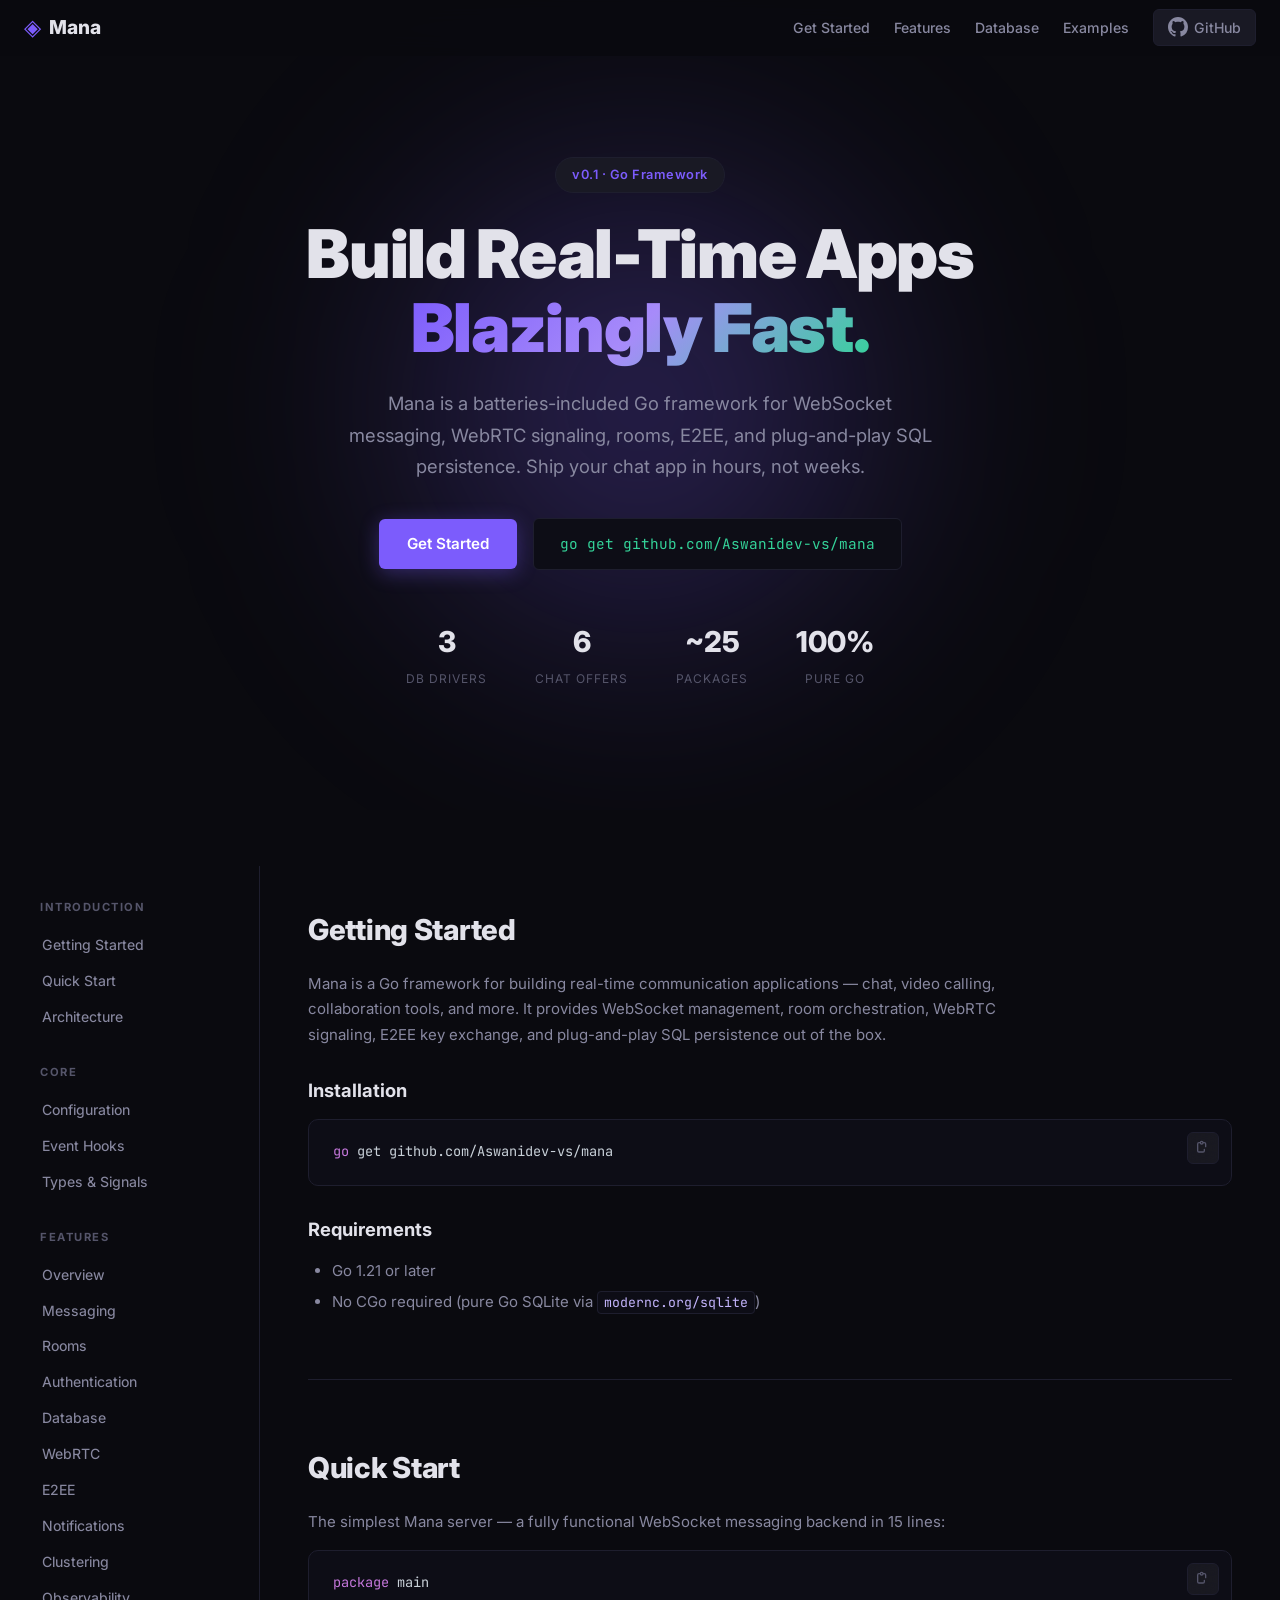
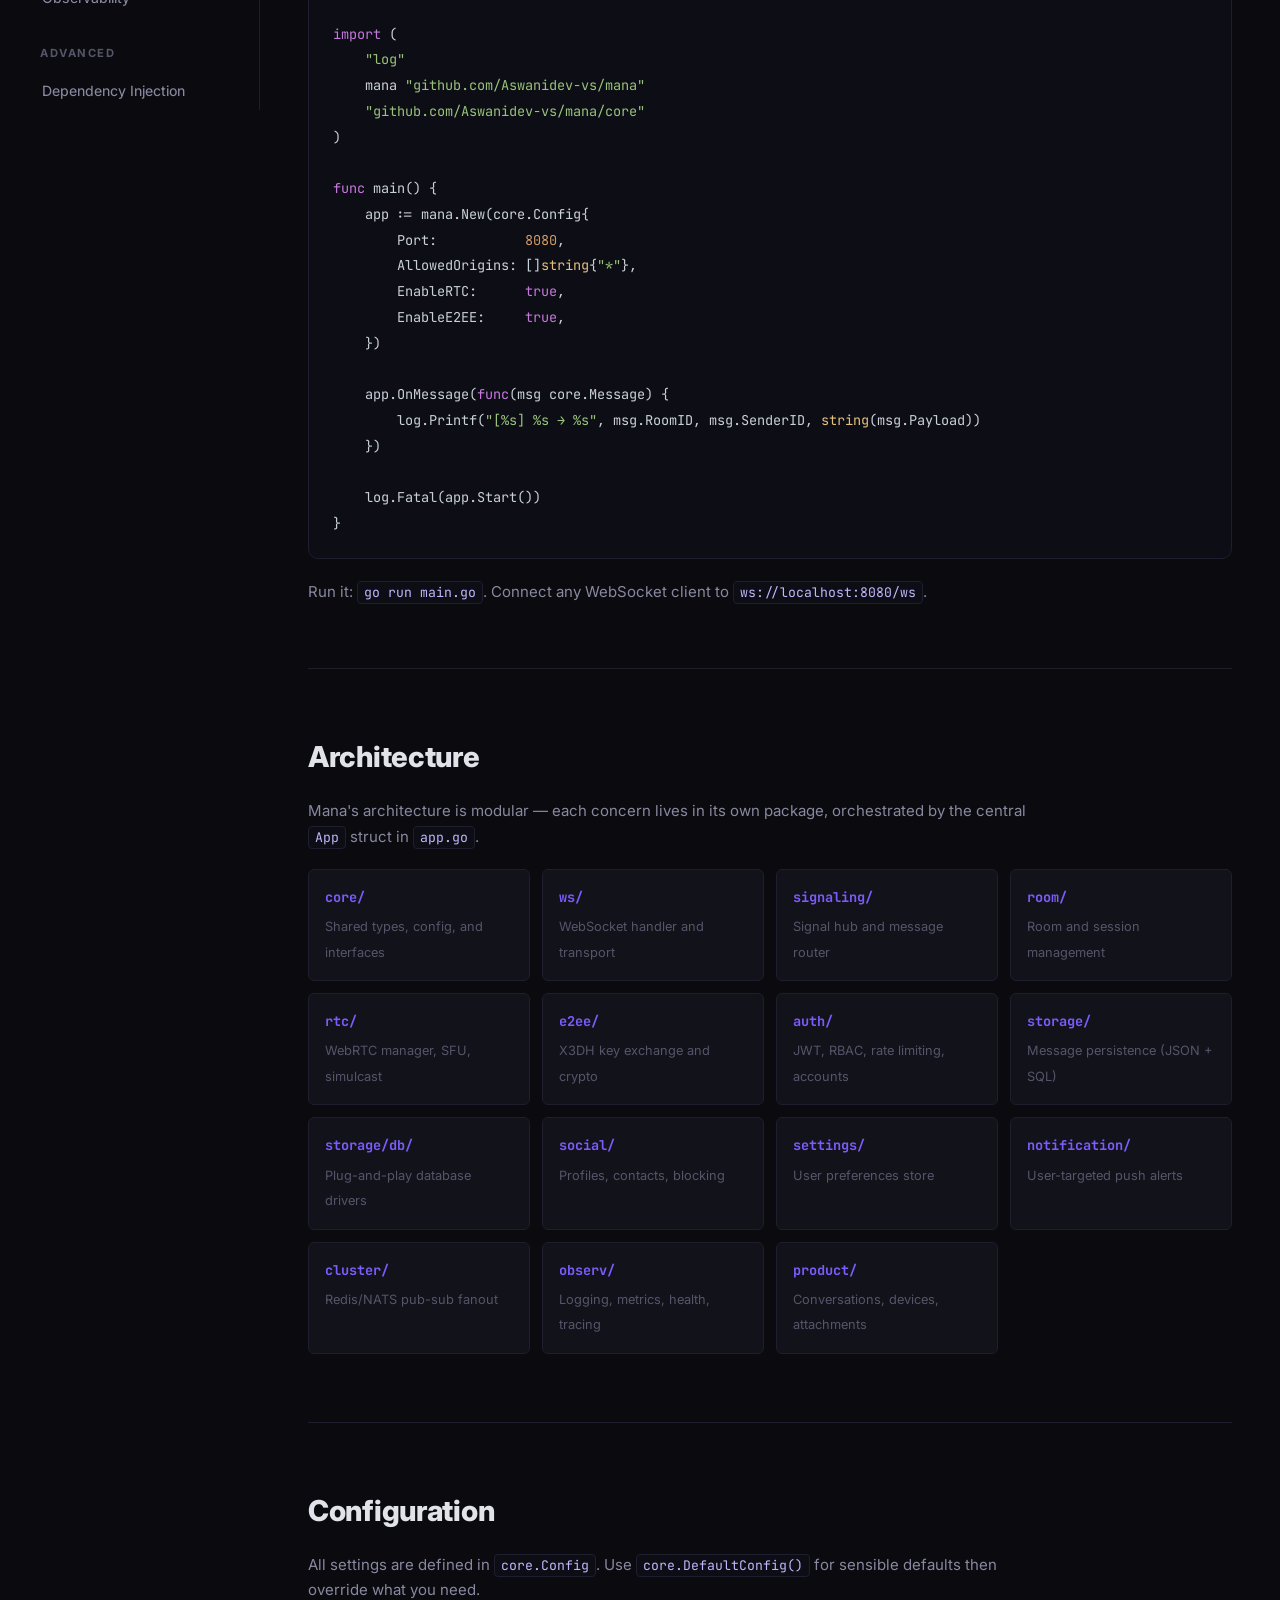
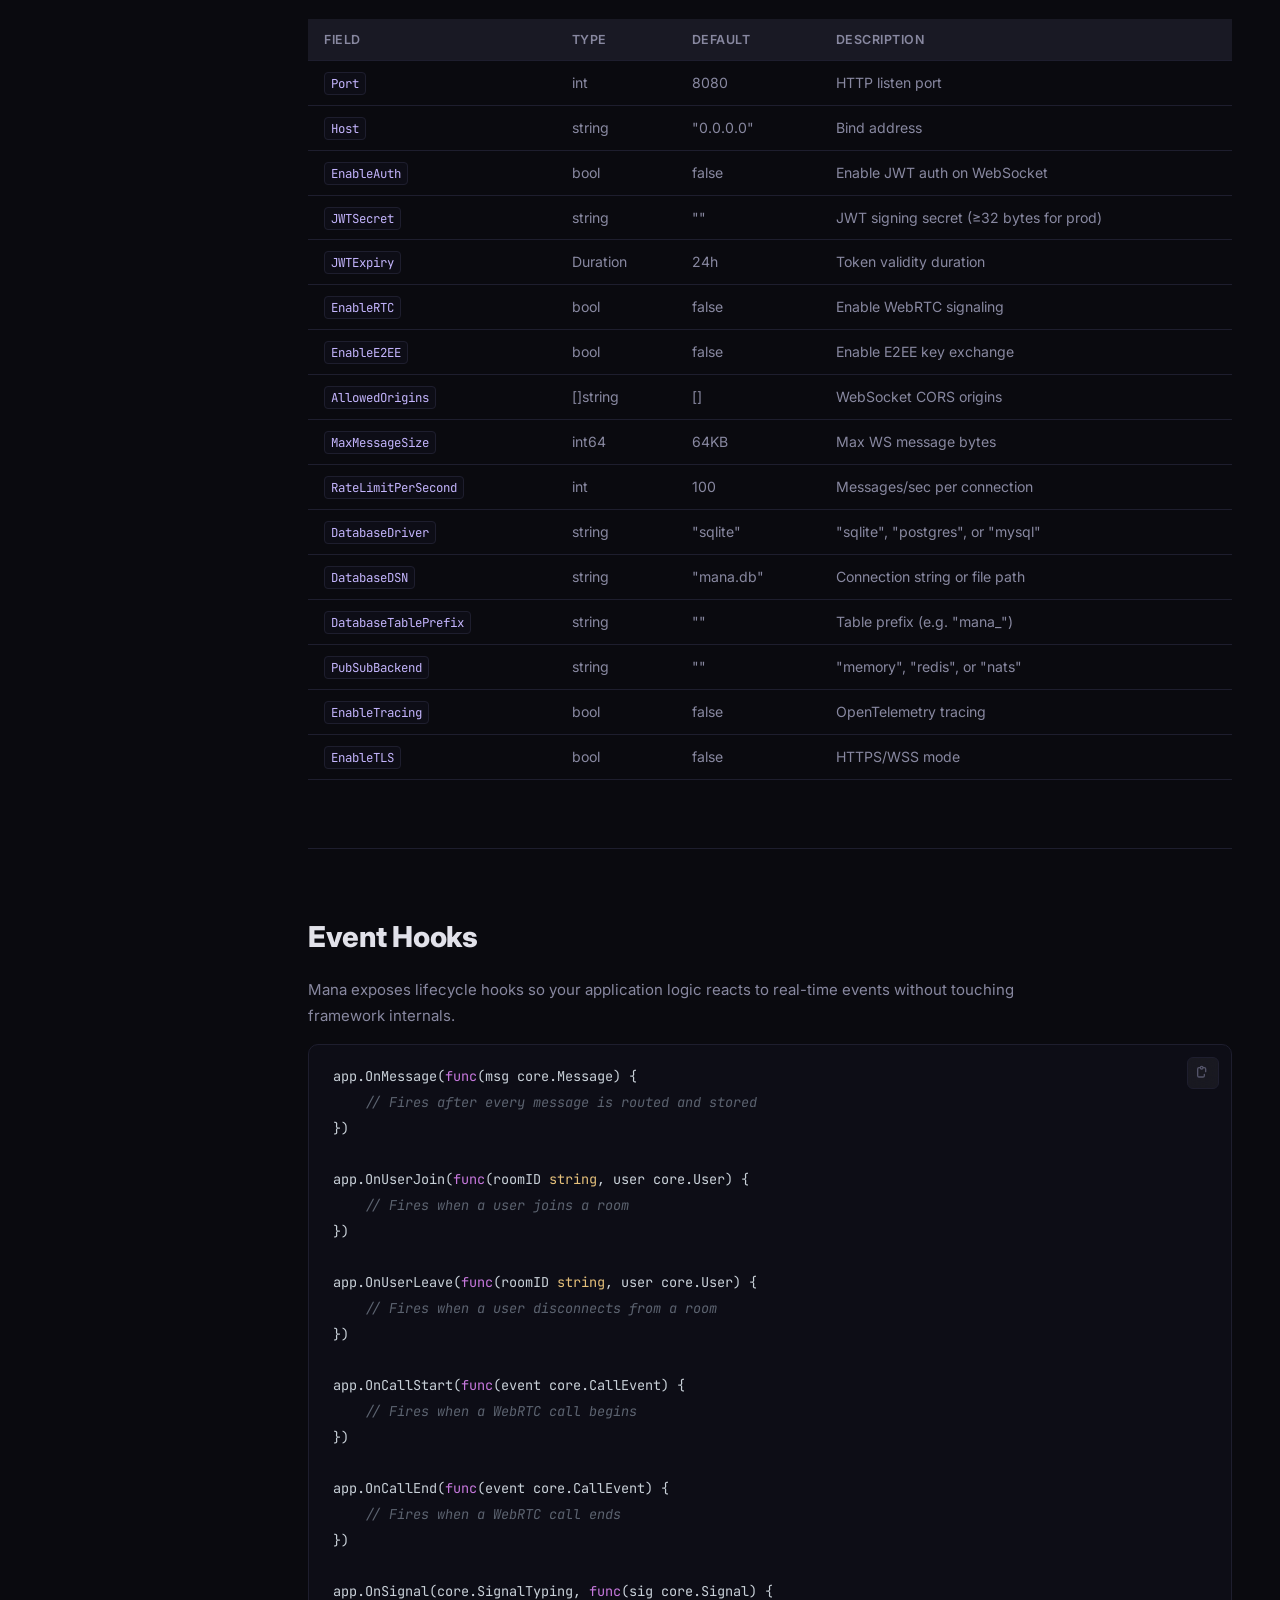
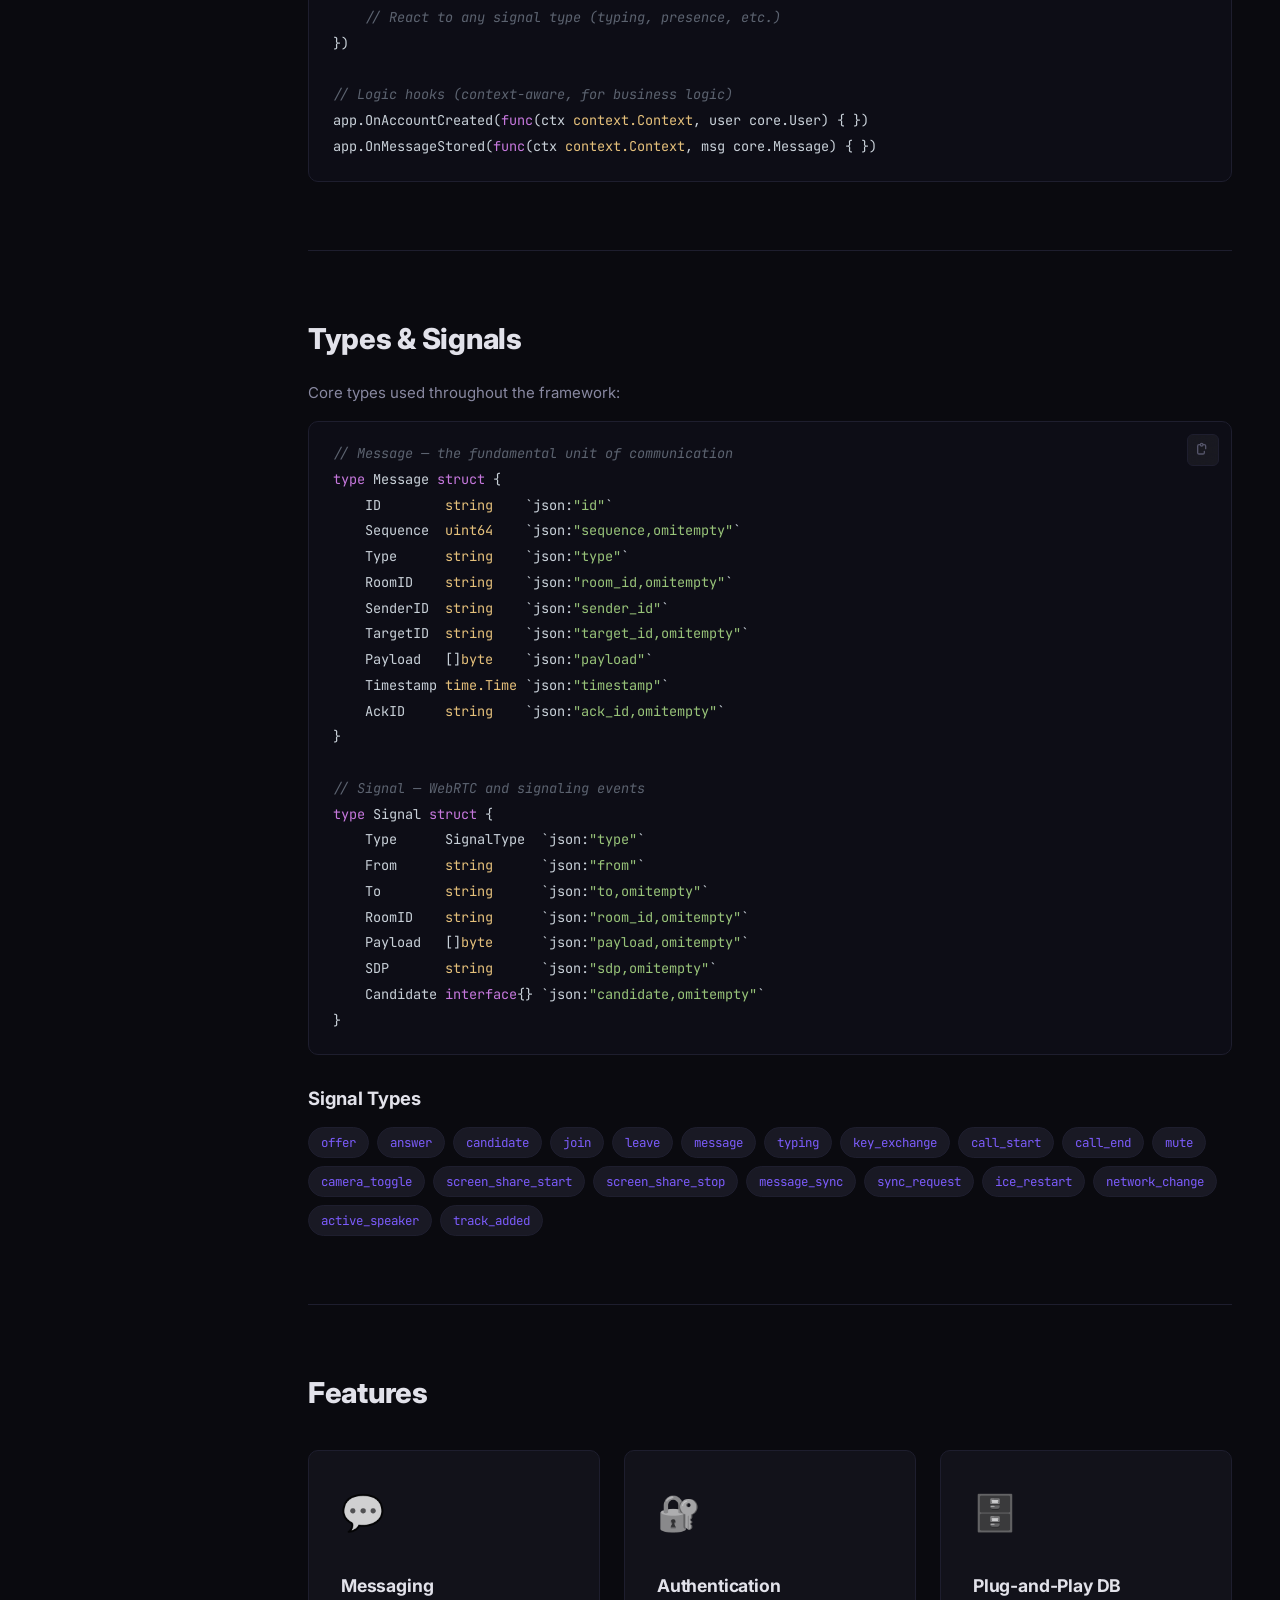
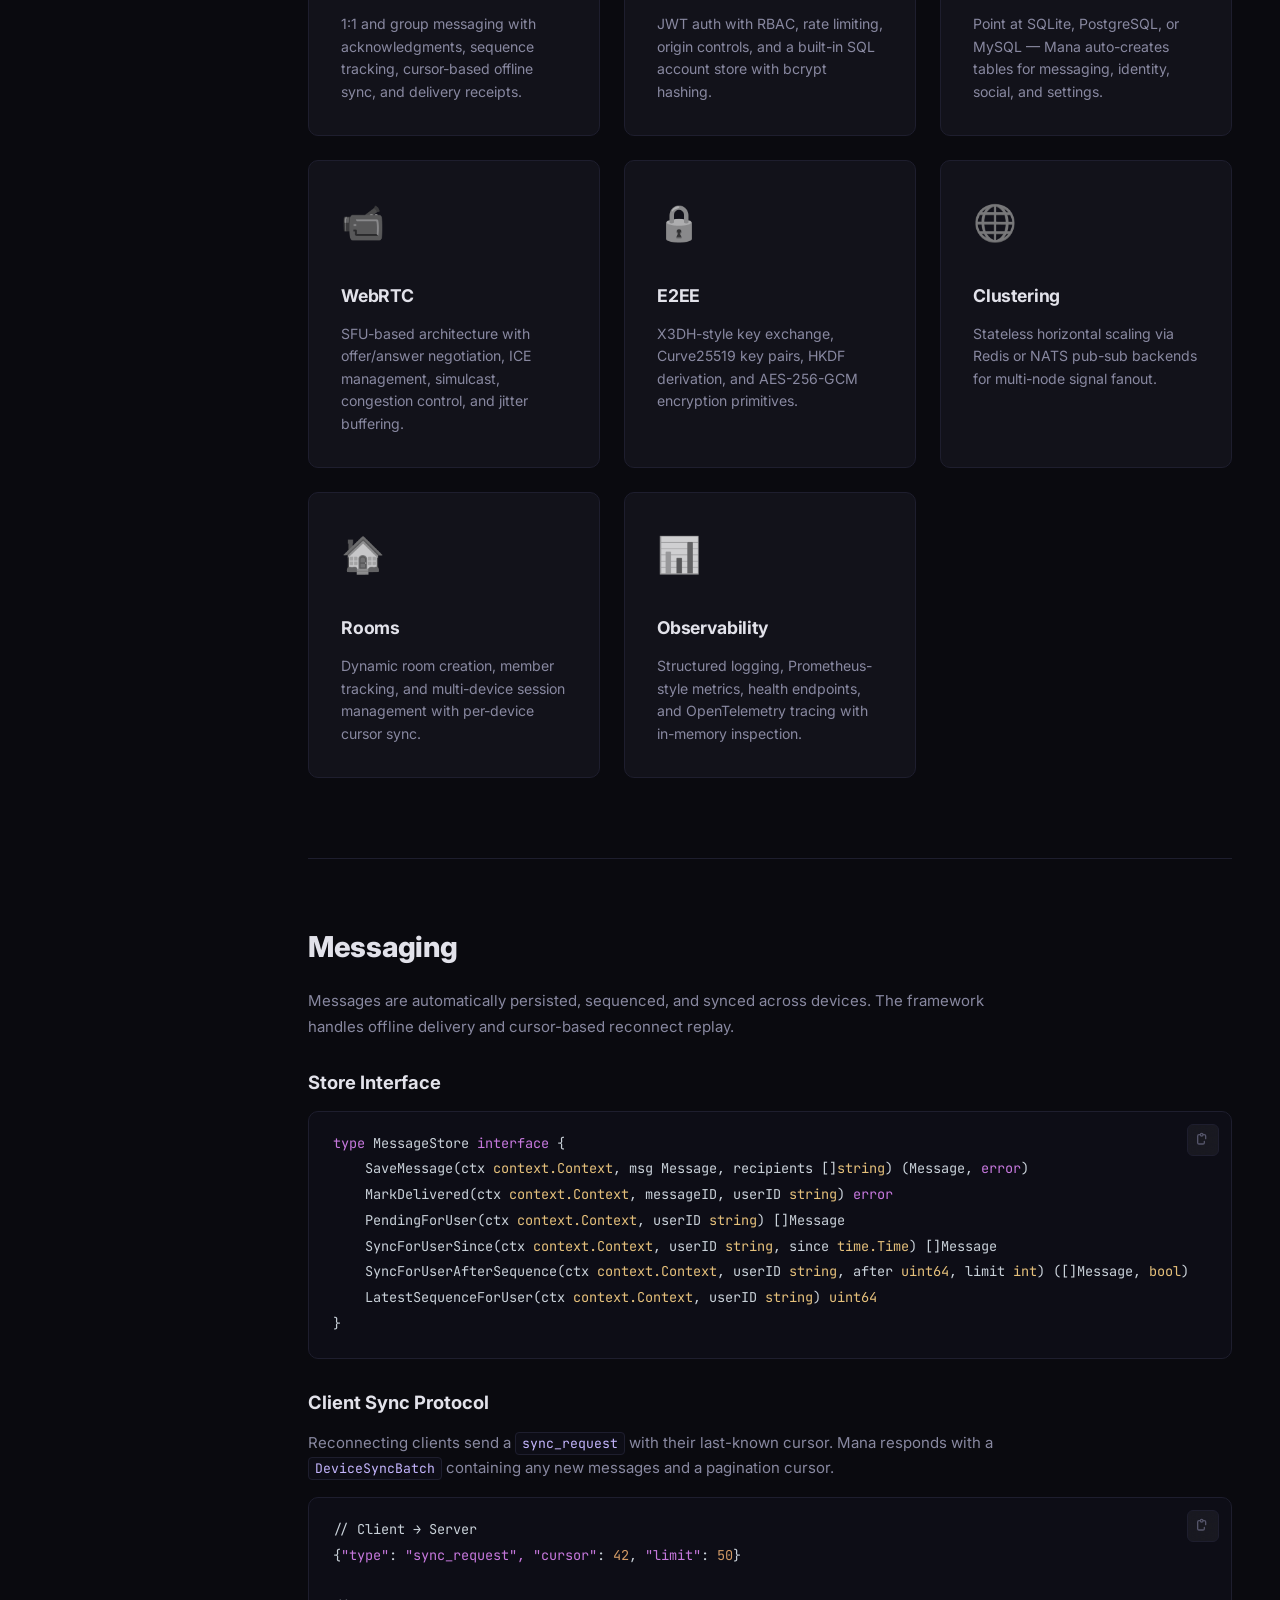
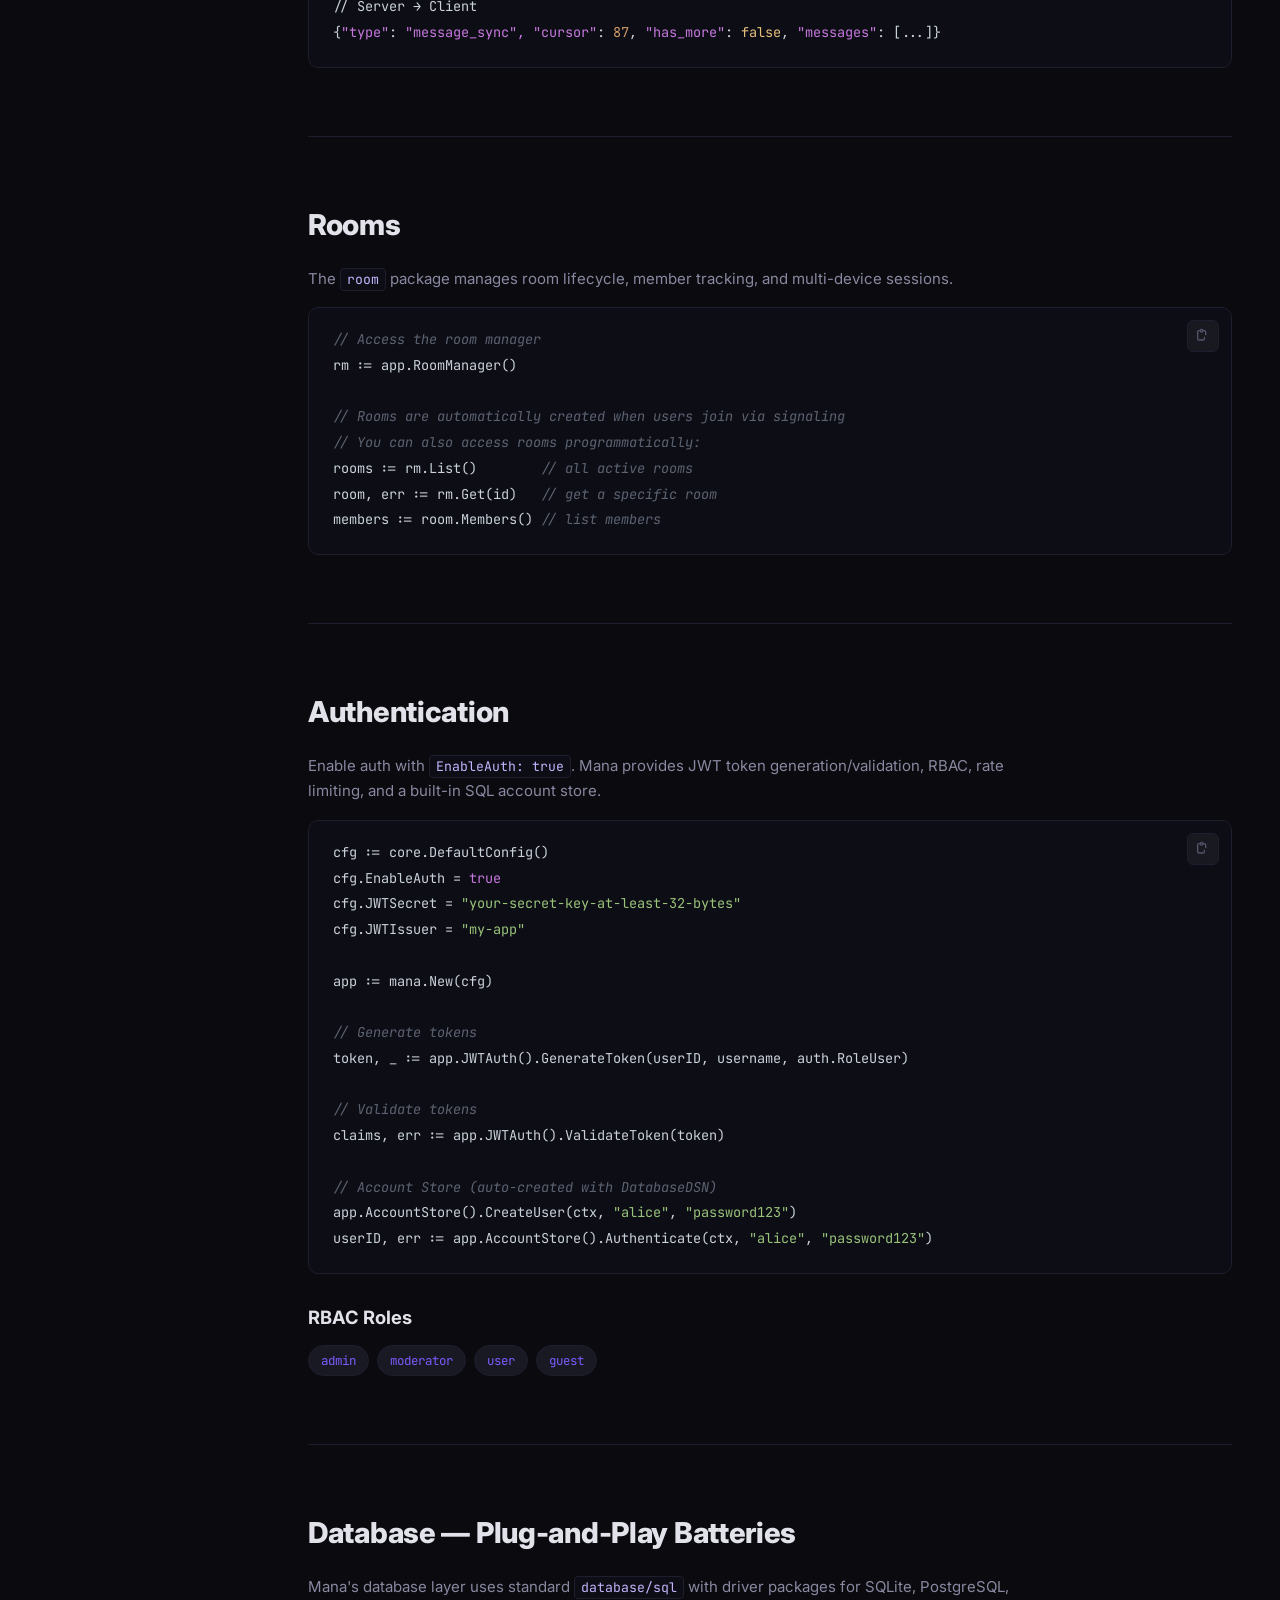
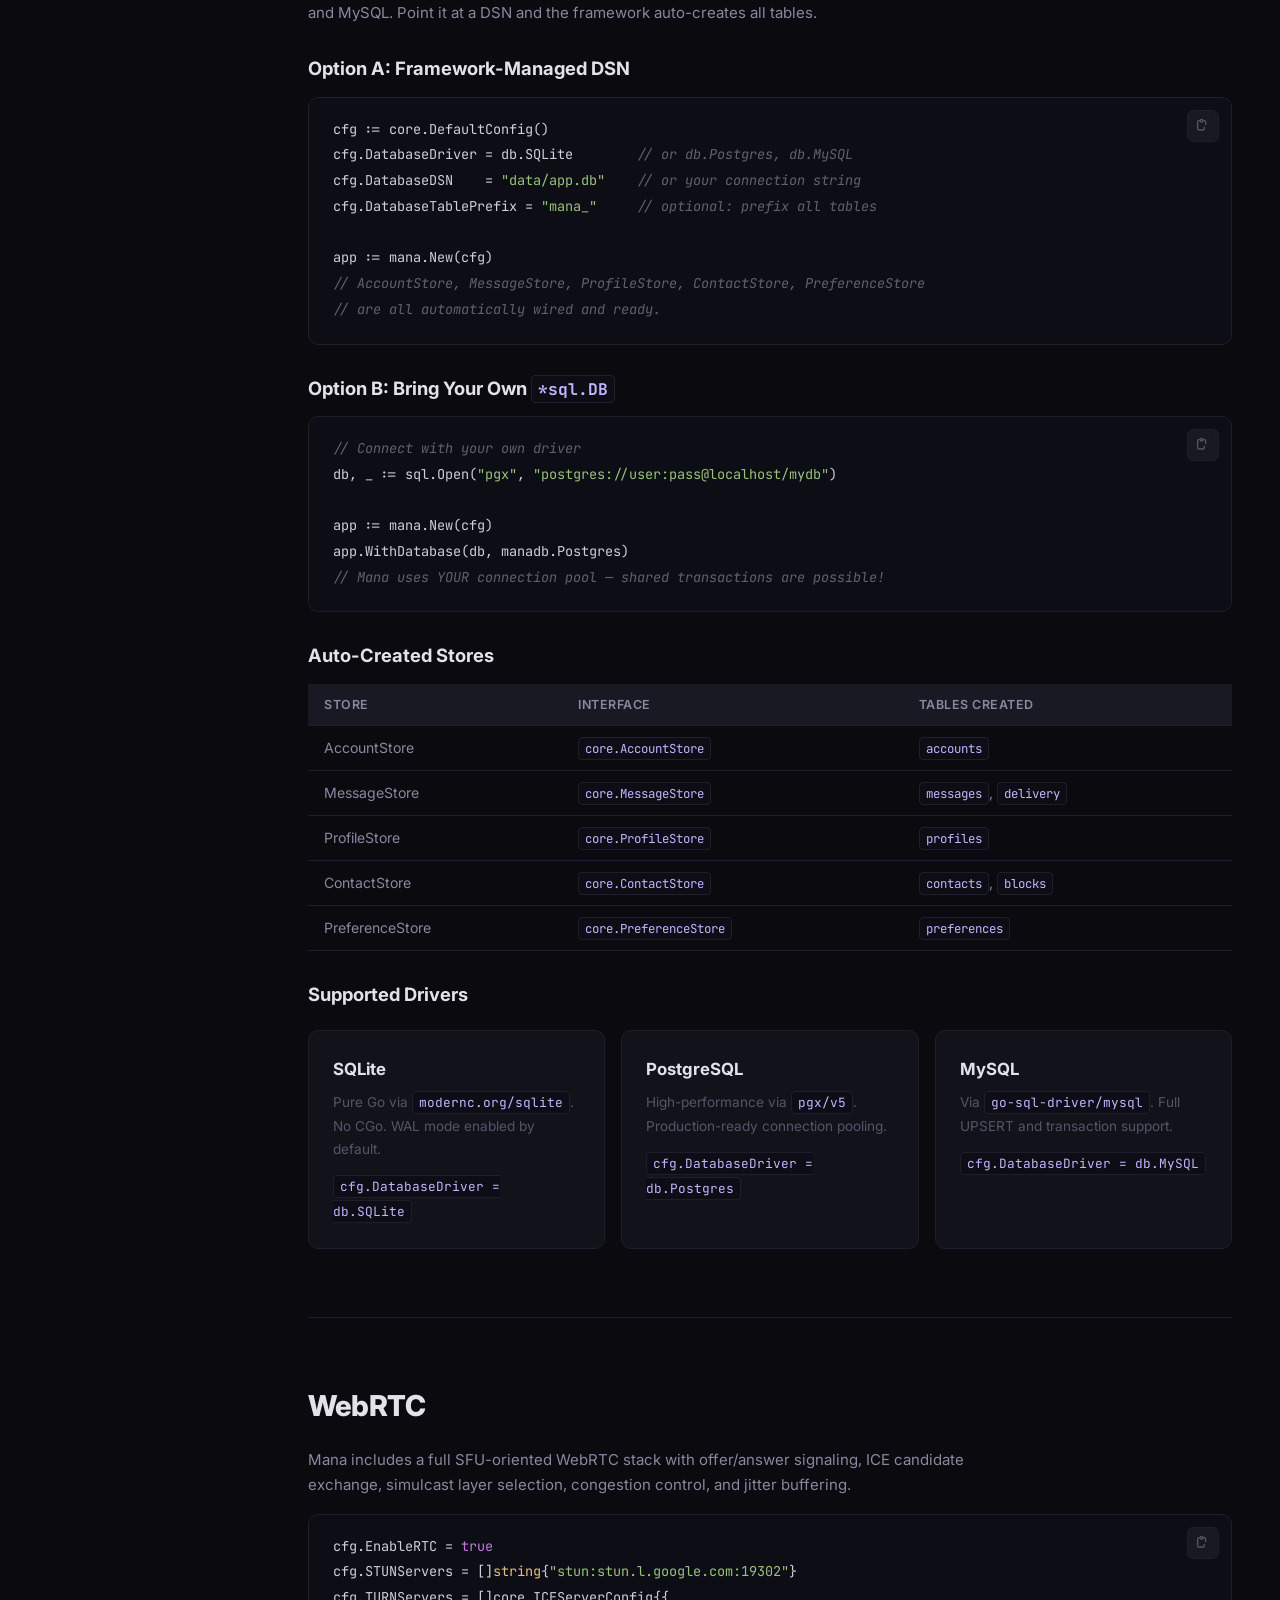
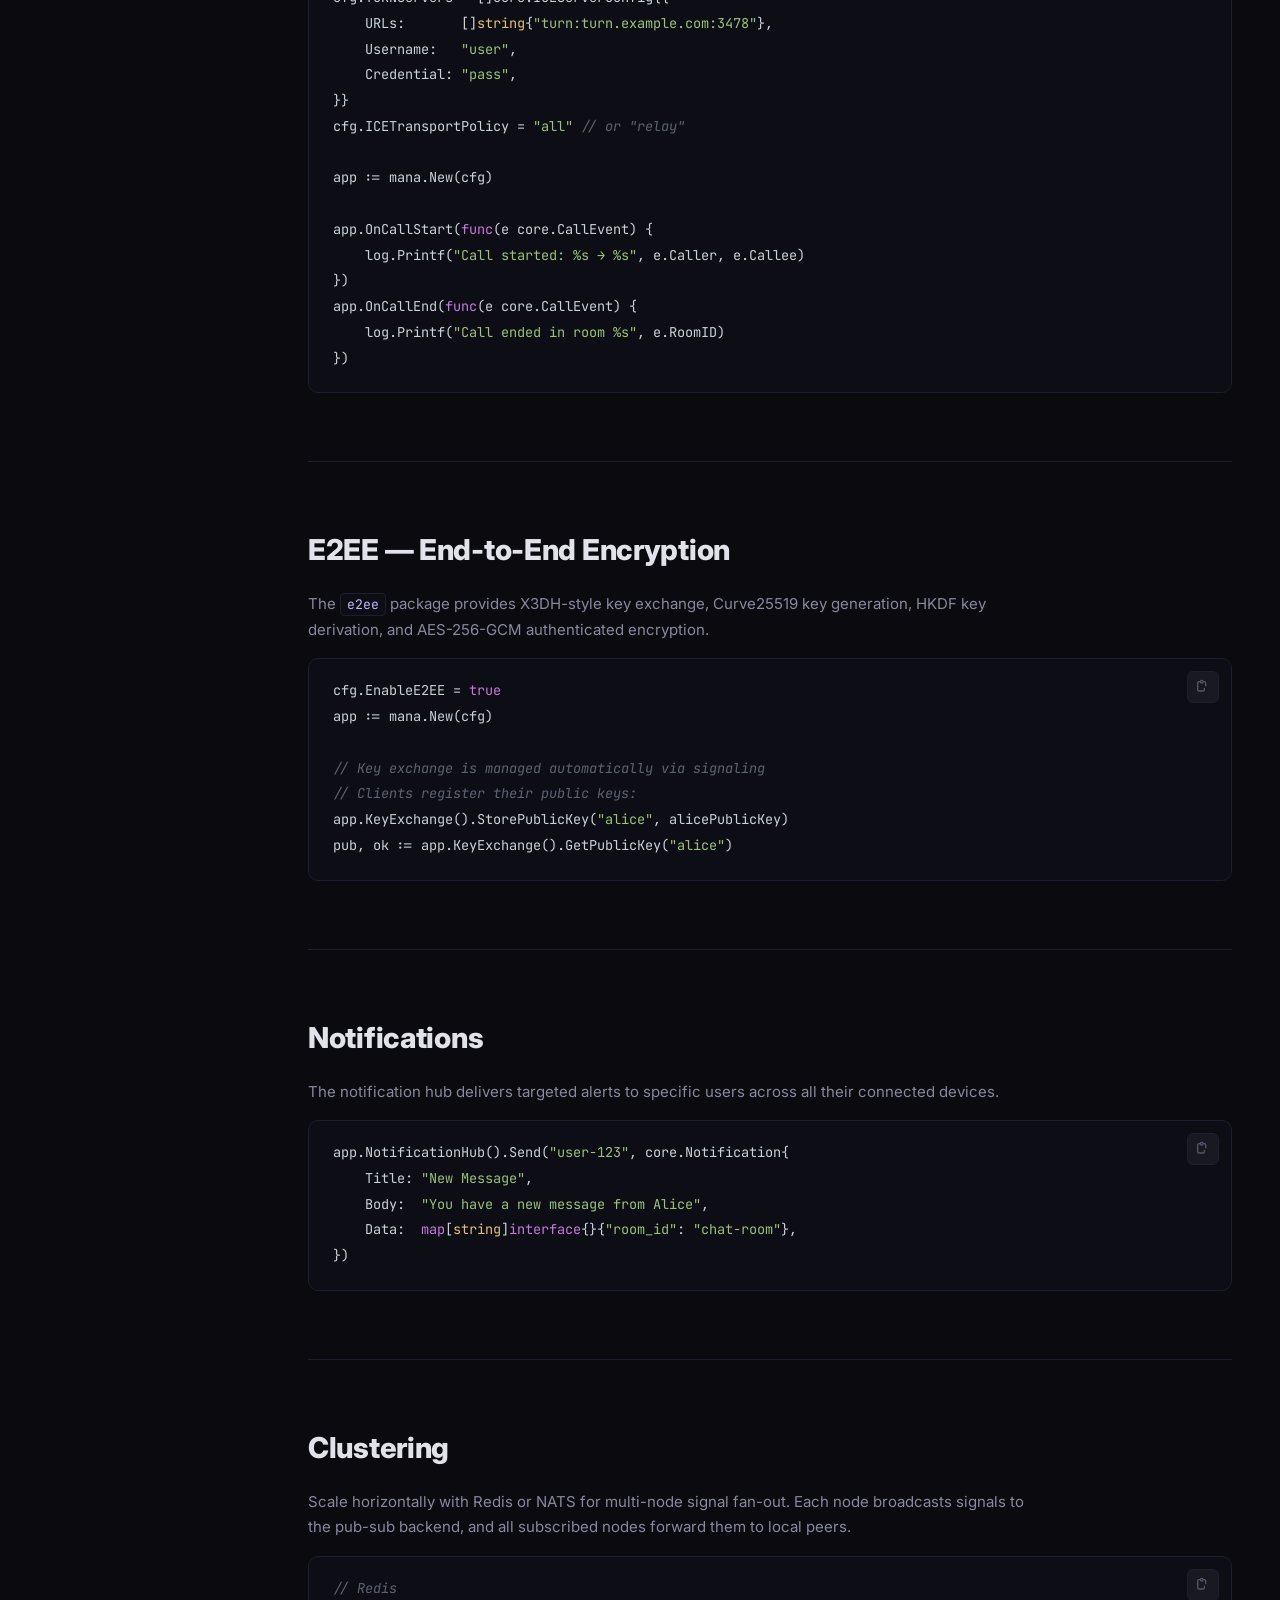
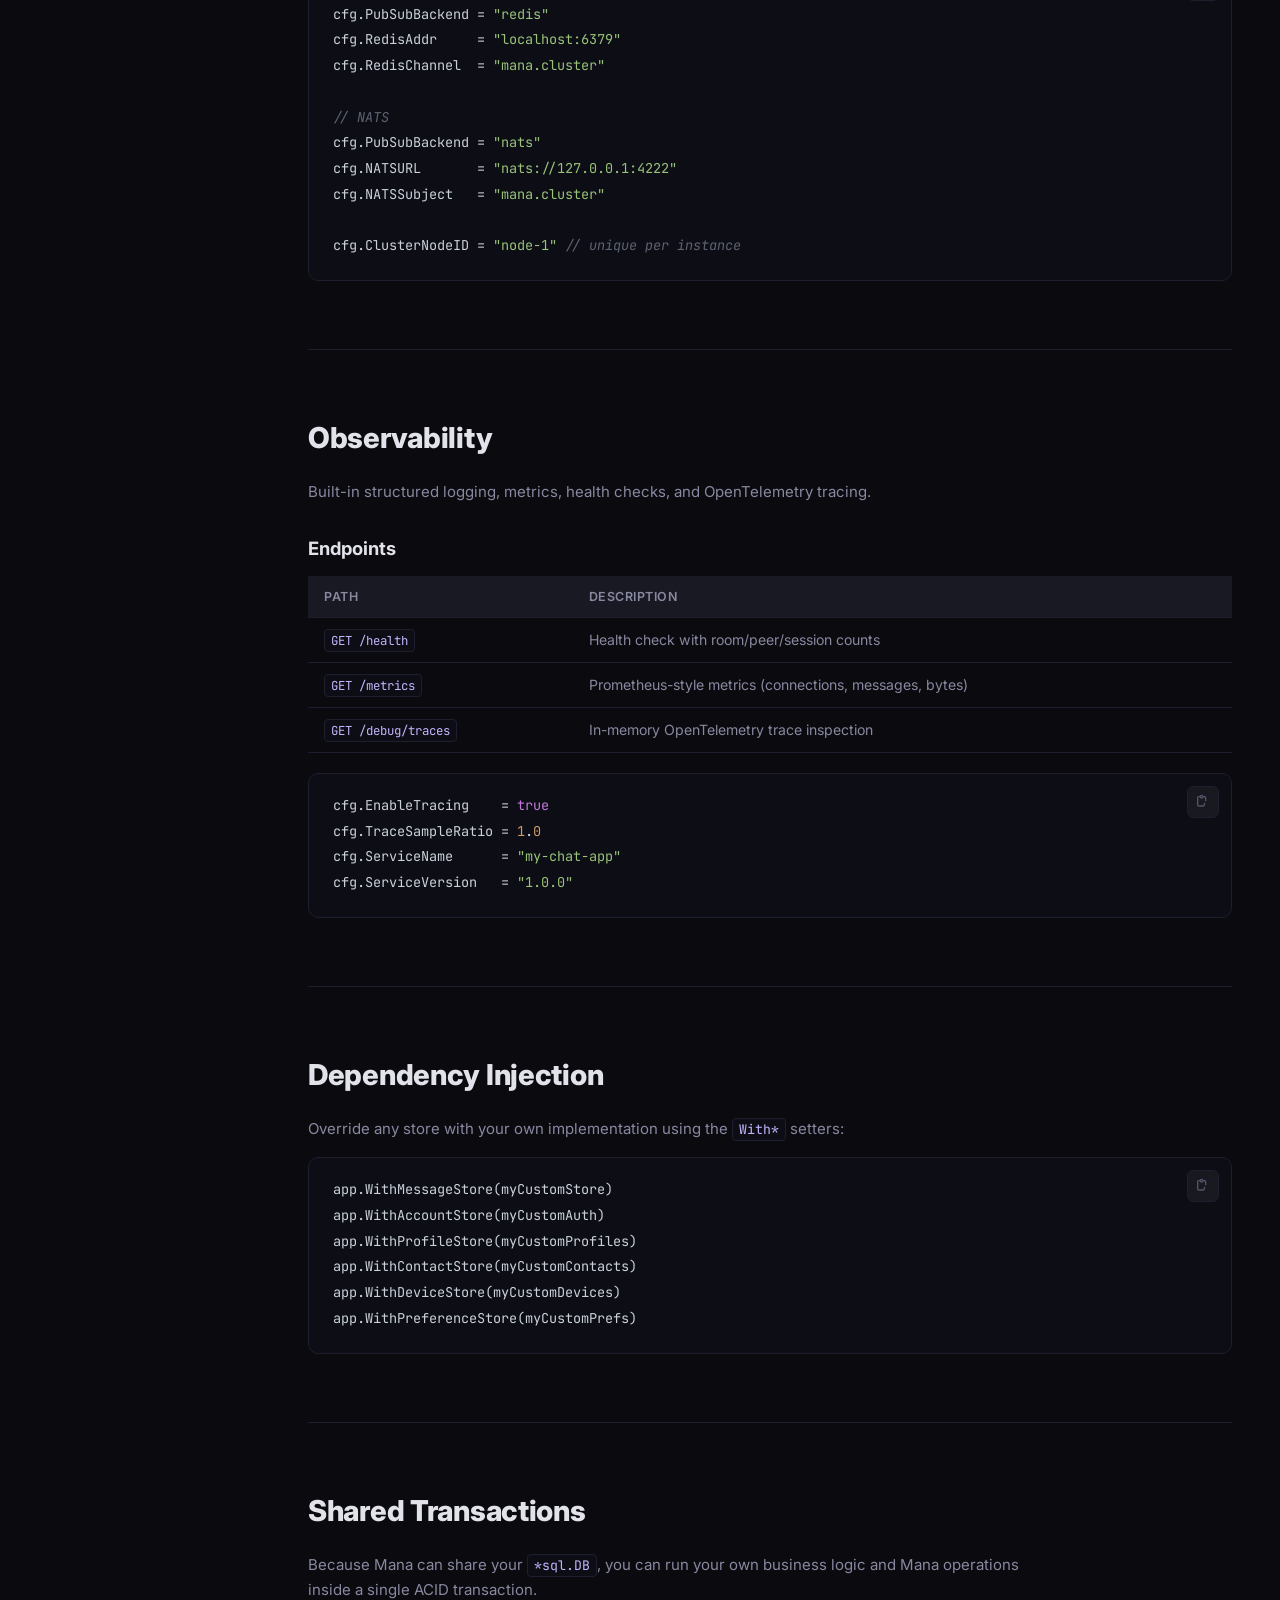
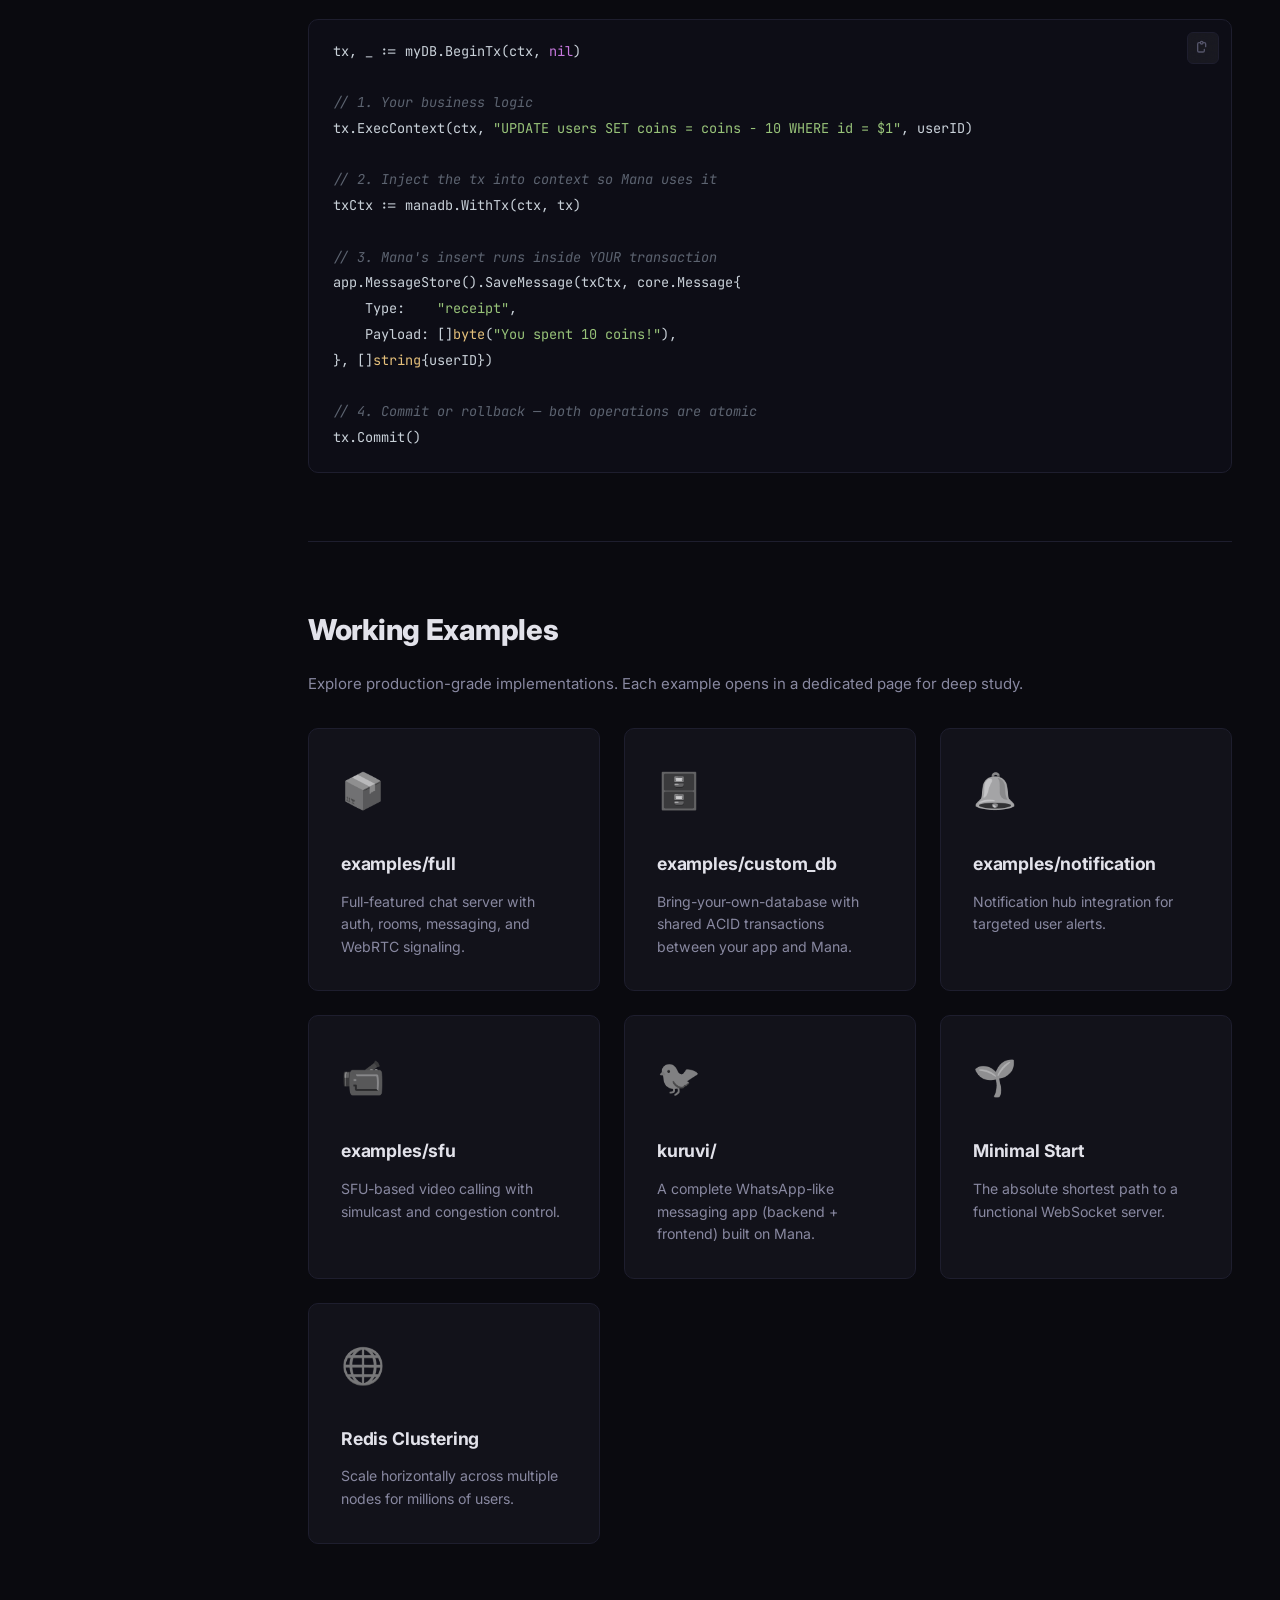
==== index.html @ a81d2588 "website docs" ====
<!DOCTYPE html>
<html lang="en">
<head>
<meta charset="UTF-8">
<meta name="viewport" content="width=device-width, initial-scale=1.0">
<title>Mana — Real-Time Communication Framework for Go</title>
<meta name="description" content="Mana is a Go framework for building real-time communication apps with WebSocket messaging, WebRTC, rooms, E2EE, and plug-and-play SQL batteries.">
<link rel="preconnect" href="https://fonts.googleapis.com">
<link href="https://fonts.googleapis.com/css2?family=Inter:wght@300;400;500;600;700;800;900&family=JetBrains+Mono:wght@400;500;600&display=swap" rel="stylesheet">
<link rel="stylesheet" href="style.css">
</head>
<body>
<!-- Top Navigation -->
<nav class="topnav" id="topnav">
  <div class="topnav-inner">
    <a href="#hero" class="topnav-brand"><span class="brand-icon">◈</span> Mana</a>
    <div class="topnav-links">
      <a href="#getting-started">Get Started</a>
      <a href="#features">Features</a>
      <a href="#database">Database</a>
      <a href="#examples">Examples</a>
      <a href="https://github.com/Aswanidev-vs/mana" target="_blank" class="gh-link">
        <svg width="20" height="20" viewBox="0 0 24 24" fill="currentColor"><path d="M12 0C5.37 0 0 5.37 0 12c0 5.31 3.435 9.795 8.205 11.385.6.105.825-.255.825-.57 0-.285-.015-1.23-.015-2.235-3.015.555-3.795-.735-4.035-1.41-.135-.345-.72-1.41-1.23-1.695-.42-.225-1.02-.78-.015-.795.945-.015 1.62.87 1.845 1.23 1.08 1.815 2.805 1.305 3.495.99.105-.78.42-1.305.765-1.605-2.67-.3-5.46-1.335-5.46-5.925 0-1.305.465-2.385 1.23-3.225-.12-.3-.54-1.53.12-3.18 0 0 1.005-.315 3.3 1.23.96-.27 1.98-.405 3-.405s2.04.135 3 .405c2.295-1.56 3.3-1.23 3.3-1.23.66 1.65.24 2.88.12 3.18.765.84 1.23 1.905 1.23 3.225 0 4.605-2.805 5.625-5.475 5.925.435.375.81 1.095.81 2.22 0 1.605-.015 2.895-.015 3.3 0 .315.225.69.825.57A12.02 12.02 0 0024 12c0-6.63-5.37-12-12-12z"/></svg>
        GitHub
      </a>
    </div>
  </div>
</nav>

<!-- Hero -->
<section class="hero" id="hero">
  <div class="hero-glow"></div>
  <div class="hero-content">
    <div class="hero-badge">v0.1 · Go Framework</div>
    <h1>Build Real-Time Apps<br><span class="gradient-text">Blazingly Fast.</span></h1>
    <p class="hero-sub">Mana is a batteries-included Go framework for WebSocket messaging, WebRTC signaling, rooms, E2EE, and plug-and-play SQL persistence. Ship your chat app in hours, not weeks.</p>
    <div class="hero-actions">
      <a href="#getting-started" class="btn btn-primary">Get Started</a>
      <div class="install-box"><code>go get github.com/Aswanidev-vs/mana</code></div>
    </div>
    <div class="hero-stats">
      <div class="stat"><strong>3</strong><span>DB Drivers</span></div>
      <div class="stat"><strong>6</strong><span>Chat Offers</span></div>
      <div class="stat"><strong>~25</strong><span>Packages</span></div>
      <div class="stat"><strong>100%</strong><span>Pure Go</span></div>
    </div>
  </div>
</section>

<!-- Main Layout: Sidebar + Content -->
<div class="layout">
  <aside class="sidebar" id="sidebar">
    <nav class="sidebar-nav">
      <div class="sidebar-section">
        <div class="sidebar-heading">Introduction</div>
        <a href="#getting-started">Getting Started</a>
        <a href="#quick-start">Quick Start</a>
        <a href="#architecture">Architecture</a>
      </div>
      <div class="sidebar-section">
        <div class="sidebar-heading">Core</div>
        <a href="#configuration">Configuration</a>
        <a href="#hooks">Event Hooks</a>
        <a href="#types">Types &amp; Signals</a>
      </div>
      <div class="sidebar-section">
        <div class="sidebar-heading">Features</div>
        <a href="#features">Overview</a>
        <a href="#messaging">Messaging</a>
        <a href="#rooms">Rooms</a>
        <a href="#auth">Authentication</a>
        <a href="#database">Database</a>
        <a href="#webrtc">WebRTC</a>
        <a href="#e2ee">E2EE</a>
        <a href="#notifications">Notifications</a>
        <a href="#clustering">Clustering</a>
        <a href="#observability">Observability</a>
      </div>
      <div class="sidebar-section">
        <div class="sidebar-heading">Advanced</div>
        <a href="#dependency-injection">Dependency Injection</a>
        <a href="#shared-transactions">Shared Transactions</a>
        <a href="#examples">Examples</a>
      </div>
    </nav>
  </aside>

  <main class="content">

    <!-- Getting Started -->
    <section id="getting-started">
      <h2>Getting Started</h2>
      <p>Mana is a Go framework for building real-time communication applications — chat, video calling, collaboration tools, and more. It provides WebSocket management, room orchestration, WebRTC signaling, E2EE key exchange, and plug-and-play SQL persistence out of the box.</p>
      <h3>Installation</h3>
      <pre><code>go get github.com/Aswanidev-vs/mana</code></pre>
      <h3>Requirements</h3>
      <ul>
        <li>Go 1.21 or later</li>
        <li>No CGo required (pure Go SQLite via <code>modernc.org/sqlite</code>)</li>
      </ul>
    </section>

    <!-- Quick Start -->
    <section id="quick-start">
      <h2>Quick Start</h2>
      <p>The simplest Mana server — a fully functional WebSocket messaging backend in 15 lines:</p>
      <pre><code class="lang-go">package main

import (
    "log"
    mana "github.com/Aswanidev-vs/mana"
    "github.com/Aswanidev-vs/mana/core"
)

func main() {
    app := mana.New(core.Config{
        Port:           8080,
        AllowedOrigins: []string{"*"},
        EnableRTC:      true,
        EnableE2EE:     true,
    })

    app.OnMessage(func(msg core.Message) {
        log.Printf("[%s] %s → %s", msg.RoomID, msg.SenderID, string(msg.Payload))
    })

    log.Fatal(app.Start())
}</code></pre>
      <p>Run it: <code>go run main.go</code>. Connect any WebSocket client to <code>ws://localhost:8080/ws</code>.</p>
    </section>

    <!-- Architecture -->
    <section id="architecture">
      <h2>Architecture</h2>
      <p>Mana's architecture is modular — each concern lives in its own package, orchestrated by the central <code>App</code> struct in <code>app.go</code>.</p>
      <div class="arch-grid">
        <div class="arch-card"><strong>core/</strong><span>Shared types, config, and interfaces</span></div>
        <div class="arch-card"><strong>ws/</strong><span>WebSocket handler and transport</span></div>
        <div class="arch-card"><strong>signaling/</strong><span>Signal hub and message router</span></div>
        <div class="arch-card"><strong>room/</strong><span>Room and session management</span></div>
        <div class="arch-card"><strong>rtc/</strong><span>WebRTC manager, SFU, simulcast</span></div>
        <div class="arch-card"><strong>e2ee/</strong><span>X3DH key exchange and crypto</span></div>
        <div class="arch-card"><strong>auth/</strong><span>JWT, RBAC, rate limiting, accounts</span></div>
        <div class="arch-card"><strong>storage/</strong><span>Message persistence (JSON + SQL)</span></div>
        <div class="arch-card"><strong>storage/db/</strong><span>Plug-and-play database drivers</span></div>
        <div class="arch-card"><strong>social/</strong><span>Profiles, contacts, blocking</span></div>
        <div class="arch-card"><strong>settings/</strong><span>User preferences store</span></div>
        <div class="arch-card"><strong>notification/</strong><span>User-targeted push alerts</span></div>
        <div class="arch-card"><strong>cluster/</strong><span>Redis/NATS pub-sub fanout</span></div>
        <div class="arch-card"><strong>observ/</strong><span>Logging, metrics, health, tracing</span></div>
        <div class="arch-card"><strong>product/</strong><span>Conversations, devices, attachments</span></div>
      </div>
    </section>

    <!-- Configuration -->
    <section id="configuration">
      <h2>Configuration</h2>
      <p>All settings are defined in <code>core.Config</code>. Use <code>core.DefaultConfig()</code> for sensible defaults then override what you need.</p>
      <div class="config-table-wrap">
        <table class="config-table">
          <thead><tr><th>Field</th><th>Type</th><th>Default</th><th>Description</th></tr></thead>
          <tbody>
            <tr><td><code>Port</code></td><td>int</td><td>8080</td><td>HTTP listen port</td></tr>
            <tr><td><code>Host</code></td><td>string</td><td>"0.0.0.0"</td><td>Bind address</td></tr>
            <tr><td><code>EnableAuth</code></td><td>bool</td><td>false</td><td>Enable JWT auth on WebSocket</td></tr>
            <tr><td><code>JWTSecret</code></td><td>string</td><td>""</td><td>JWT signing secret (≥32 bytes for prod)</td></tr>
            <tr><td><code>JWTExpiry</code></td><td>Duration</td><td>24h</td><td>Token validity duration</td></tr>
            <tr><td><code>EnableRTC</code></td><td>bool</td><td>false</td><td>Enable WebRTC signaling</td></tr>
            <tr><td><code>EnableE2EE</code></td><td>bool</td><td>false</td><td>Enable E2EE key exchange</td></tr>
            <tr><td><code>AllowedOrigins</code></td><td>[]string</td><td>[]</td><td>WebSocket CORS origins</td></tr>
            <tr><td><code>MaxMessageSize</code></td><td>int64</td><td>64KB</td><td>Max WS message bytes</td></tr>
            <tr><td><code>RateLimitPerSecond</code></td><td>int</td><td>100</td><td>Messages/sec per connection</td></tr>
            <tr><td><code>DatabaseDriver</code></td><td>string</td><td>"sqlite"</td><td>"sqlite", "postgres", or "mysql"</td></tr>
            <tr><td><code>DatabaseDSN</code></td><td>string</td><td>"mana.db"</td><td>Connection string or file path</td></tr>
            <tr><td><code>DatabaseTablePrefix</code></td><td>string</td><td>""</td><td>Table prefix (e.g. "mana_")</td></tr>
            <tr><td><code>PubSubBackend</code></td><td>string</td><td>""</td><td>"memory", "redis", or "nats"</td></tr>
            <tr><td><code>EnableTracing</code></td><td>bool</td><td>false</td><td>OpenTelemetry tracing</td></tr>
            <tr><td><code>EnableTLS</code></td><td>bool</td><td>false</td><td>HTTPS/WSS mode</td></tr>
          </tbody>
        </table>
      </div>
    </section>

    <!-- Event Hooks -->
    <section id="hooks">
      <h2>Event Hooks</h2>
      <p>Mana exposes lifecycle hooks so your application logic reacts to real-time events without touching framework internals.</p>
      <pre><code class="lang-go">app.OnMessage(func(msg core.Message) {
    // Fires after every message is routed and stored
})

app.OnUserJoin(func(roomID string, user core.User) {
    // Fires when a user joins a room
})

app.OnUserLeave(func(roomID string, user core.User) {
    // Fires when a user disconnects from a room
})

app.OnCallStart(func(event core.CallEvent) {
    // Fires when a WebRTC call begins
})

app.OnCallEnd(func(event core.CallEvent) {
    // Fires when a WebRTC call ends
})

app.OnSignal(core.SignalTyping, func(sig core.Signal) {
    // React to any signal type (typing, presence, etc.)
})

// Logic hooks (context-aware, for business logic)
app.OnAccountCreated(func(ctx context.Context, user core.User) { })
app.OnMessageStored(func(ctx context.Context, msg core.Message) { })</code></pre>
    </section>

    <!-- Types & Signals -->
    <section id="types">
      <h2>Types &amp; Signals</h2>
      <p>Core types used throughout the framework:</p>
      <pre><code class="lang-go">// Message — the fundamental unit of communication
type Message struct {
    ID        string    `json:"id"`
    Sequence  uint64    `json:"sequence,omitempty"`
    Type      string    `json:"type"`
    RoomID    string    `json:"room_id,omitempty"`
    SenderID  string    `json:"sender_id"`
    TargetID  string    `json:"target_id,omitempty"`
    Payload   []byte    `json:"payload"`
    Timestamp time.Time `json:"timestamp"`
    AckID     string    `json:"ack_id,omitempty"`
}

// Signal — WebRTC and signaling events
type Signal struct {
    Type      SignalType  `json:"type"`
    From      string      `json:"from"`
    To        string      `json:"to,omitempty"`
    RoomID    string      `json:"room_id,omitempty"`
    Payload   []byte      `json:"payload,omitempty"`
    SDP       string      `json:"sdp,omitempty"`
    Candidate interface{} `json:"candidate,omitempty"`
}</code></pre>
      <h3>Signal Types</h3>
      <div class="tag-grid">
        <span class="tag">offer</span><span class="tag">answer</span><span class="tag">candidate</span>
        <span class="tag">join</span><span class="tag">leave</span><span class="tag">message</span>
        <span class="tag">typing</span><span class="tag">key_exchange</span><span class="tag">call_start</span>
        <span class="tag">call_end</span><span class="tag">mute</span><span class="tag">camera_toggle</span>
        <span class="tag">screen_share_start</span><span class="tag">screen_share_stop</span>
        <span class="tag">message_sync</span><span class="tag">sync_request</span>
        <span class="tag">ice_restart</span><span class="tag">network_change</span>
        <span class="tag">active_speaker</span><span class="tag">track_added</span>
      </div>
    </section>

    <!-- Features Overview -->
    <section id="features">
      <h2>Features</h2>
      <div class="feature-grid">
        <div class="feature-card">
          <div class="feature-icon">💬</div>
          <h3>Messaging</h3>
          <p>1:1 and group messaging with acknowledgments, sequence tracking, cursor-based offline sync, and delivery receipts.</p>
        </div>
        <div class="feature-card">
          <div class="feature-icon">🔐</div>
          <h3>Authentication</h3>
          <p>JWT auth with RBAC, rate limiting, origin controls, and a built-in SQL account store with bcrypt hashing.</p>
        </div>
        <div class="feature-card">
          <div class="feature-icon">🗄️</div>
          <h3>Plug-and-Play DB</h3>
          <p>Point at SQLite, PostgreSQL, or MySQL — Mana auto-creates tables for messaging, identity, social, and settings.</p>
        </div>
        <div class="feature-card">
          <div class="feature-icon">📹</div>
          <h3>WebRTC</h3>
          <p>SFU-based architecture with offer/answer negotiation, ICE management, simulcast, congestion control, and jitter buffering.</p>
        </div>
        <div class="feature-card">
          <div class="feature-icon">🔒</div>
          <h3>E2EE</h3>
          <p>X3DH-style key exchange, Curve25519 key pairs, HKDF derivation, and AES-256-GCM encryption primitives.</p>
        </div>
        <div class="feature-card">
          <div class="feature-icon">🌐</div>
          <h3>Clustering</h3>
          <p>Stateless horizontal scaling via Redis or NATS pub-sub backends for multi-node signal fanout.</p>
        </div>
        <div class="feature-card">
          <div class="feature-icon">🏠</div>
          <h3>Rooms</h3>
          <p>Dynamic room creation, member tracking, and multi-device session management with per-device cursor sync.</p>
        </div>
        <div class="feature-card">
          <div class="feature-icon">📊</div>
          <h3>Observability</h3>
          <p>Structured logging, Prometheus-style metrics, health endpoints, and OpenTelemetry tracing with in-memory inspection.</p>
        </div>
      </div>
    </section>

    <!-- Messaging -->
    <section id="messaging">
      <h2>Messaging</h2>
      <p>Messages are automatically persisted, sequenced, and synced across devices. The framework handles offline delivery and cursor-based reconnect replay.</p>
      <h3>Store Interface</h3>
      <pre><code class="lang-go">type MessageStore interface {
    SaveMessage(ctx context.Context, msg Message, recipients []string) (Message, error)
    MarkDelivered(ctx context.Context, messageID, userID string) error
    PendingForUser(ctx context.Context, userID string) []Message
    SyncForUserSince(ctx context.Context, userID string, since time.Time) []Message
    SyncForUserAfterSequence(ctx context.Context, userID string, after uint64, limit int) ([]Message, bool)
    LatestSequenceForUser(ctx context.Context, userID string) uint64
}</code></pre>
      <h3>Client Sync Protocol</h3>
      <p>Reconnecting clients send a <code>sync_request</code> with their last-known cursor. Mana responds with a <code>DeviceSyncBatch</code> containing any new messages and a pagination cursor.</p>
      <pre><code class="lang-json">// Client → Server
{"type": "sync_request", "cursor": 42, "limit": 50}

// Server → Client
{"type": "message_sync", "cursor": 87, "has_more": false, "messages": [...]}</code></pre>
    </section>

    <!-- Rooms -->
    <section id="rooms">
      <h2>Rooms</h2>
      <p>The <code>room</code> package manages room lifecycle, member tracking, and multi-device sessions.</p>
      <pre><code class="lang-go">// Access the room manager
rm := app.RoomManager()

// Rooms are automatically created when users join via signaling
// You can also access rooms programmatically:
rooms := rm.List()        // all active rooms
room, err := rm.Get(id)   // get a specific room
members := room.Members() // list members</code></pre>
    </section>

    <!-- Auth -->
    <section id="auth">
      <h2>Authentication</h2>
      <p>Enable auth with <code>EnableAuth: true</code>. Mana provides JWT token generation/validation, RBAC, rate limiting, and a built-in SQL account store.</p>
      <pre><code class="lang-go">cfg := core.DefaultConfig()
cfg.EnableAuth = true
cfg.JWTSecret = "your-secret-key-at-least-32-bytes"
cfg.JWTIssuer = "my-app"

app := mana.New(cfg)

// Generate tokens
token, _ := app.JWTAuth().GenerateToken(userID, username, auth.RoleUser)

// Validate tokens
claims, err := app.JWTAuth().ValidateToken(token)

// Account Store (auto-created with DatabaseDSN)
app.AccountStore().CreateUser(ctx, "alice", "password123")
userID, err := app.AccountStore().Authenticate(ctx, "alice", "password123")</code></pre>
      <h3>RBAC Roles</h3>
      <div class="tag-grid">
        <span class="tag">admin</span><span class="tag">moderator</span><span class="tag">user</span><span class="tag">guest</span>
      </div>
    </section>

    <!-- Database -->
    <section id="database">
      <h2>Database — Plug-and-Play Batteries</h2>
      <p>Mana's database layer uses standard <code>database/sql</code> with driver packages for SQLite, PostgreSQL, and MySQL. Point it at a DSN and the framework auto-creates all tables.</p>

      <h3>Option A: Framework-Managed DSN</h3>
      <pre><code class="lang-go">cfg := core.DefaultConfig()
cfg.DatabaseDriver = db.SQLite        // or db.Postgres, db.MySQL
cfg.DatabaseDSN    = "data/app.db"    // or your connection string
cfg.DatabaseTablePrefix = "mana_"     // optional: prefix all tables

app := mana.New(cfg)
// AccountStore, MessageStore, ProfileStore, ContactStore, PreferenceStore
// are all automatically wired and ready.</code></pre>

      <h3>Option B: Bring Your Own <code>*sql.DB</code></h3>
      <pre><code class="lang-go">// Connect with your own driver
db, _ := sql.Open("pgx", "postgres://user:pass@localhost/mydb")

app := mana.New(cfg)
app.WithDatabase(db, manadb.Postgres)
// Mana uses YOUR connection pool — shared transactions are possible!</code></pre>

      <h3>Auto-Created Stores</h3>
      <div class="config-table-wrap">
        <table class="config-table">
          <thead><tr><th>Store</th><th>Interface</th><th>Tables Created</th></tr></thead>
          <tbody>
            <tr><td>AccountStore</td><td><code>core.AccountStore</code></td><td><code>accounts</code></td></tr>
            <tr><td>MessageStore</td><td><code>core.MessageStore</code></td><td><code>messages</code>, <code>delivery</code></td></tr>
            <tr><td>ProfileStore</td><td><code>core.ProfileStore</code></td><td><code>profiles</code></td></tr>
            <tr><td>ContactStore</td><td><code>core.ContactStore</code></td><td><code>contacts</code>, <code>blocks</code></td></tr>
            <tr><td>PreferenceStore</td><td><code>core.PreferenceStore</code></td><td><code>preferences</code></td></tr>
          </tbody>
        </table>
      </div>

      <h3>Supported Drivers</h3>
      <div class="driver-grid">
        <div class="driver-card">
          <h4>SQLite</h4>
          <p>Pure Go via <code>modernc.org/sqlite</code>. No CGo. WAL mode enabled by default.</p>
          <code>cfg.DatabaseDriver = db.SQLite</code>
        </div>
        <div class="driver-card">
          <h4>PostgreSQL</h4>
          <p>High-performance via <code>pgx/v5</code>. Production-ready connection pooling.</p>
          <code>cfg.DatabaseDriver = db.Postgres</code>
        </div>
        <div class="driver-card">
          <h4>MySQL</h4>
          <p>Via <code>go-sql-driver/mysql</code>. Full UPSERT and transaction support.</p>
          <code>cfg.DatabaseDriver = db.MySQL</code>
        </div>
      </div>
    </section>

    <!-- WebRTC -->
    <section id="webrtc">
      <h2>WebRTC</h2>
      <p>Mana includes a full SFU-oriented WebRTC stack with offer/answer signaling, ICE candidate exchange, simulcast layer selection, congestion control, and jitter buffering.</p>
      <pre><code class="lang-go">cfg.EnableRTC = true
cfg.STUNServers = []string{"stun:stun.l.google.com:19302"}
cfg.TURNServers = []core.ICEServerConfig{{
    URLs:       []string{"turn:turn.example.com:3478"},
    Username:   "user",
    Credential: "pass",
}}
cfg.ICETransportPolicy = "all" // or "relay"

app := mana.New(cfg)

app.OnCallStart(func(e core.CallEvent) {
    log.Printf("Call started: %s → %s", e.Caller, e.Callee)
})
app.OnCallEnd(func(e core.CallEvent) {
    log.Printf("Call ended in room %s", e.RoomID)
})</code></pre>
    </section>

    <!-- E2EE -->
    <section id="e2ee">
      <h2>E2EE — End-to-End Encryption</h2>
      <p>The <code>e2ee</code> package provides X3DH-style key exchange, Curve25519 key generation, HKDF key derivation, and AES-256-GCM authenticated encryption.</p>
      <pre><code class="lang-go">cfg.EnableE2EE = true
app := mana.New(cfg)

// Key exchange is managed automatically via signaling
// Clients register their public keys:
app.KeyExchange().StorePublicKey("alice", alicePublicKey)
pub, ok := app.KeyExchange().GetPublicKey("alice")</code></pre>
    </section>

    <!-- Notifications -->
    <section id="notifications">
      <h2>Notifications</h2>
      <p>The notification hub delivers targeted alerts to specific users across all their connected devices.</p>
      <pre><code class="lang-go">app.NotificationHub().Send("user-123", core.Notification{
    Title: "New Message",
    Body:  "You have a new message from Alice",
    Data:  map[string]interface{}{"room_id": "chat-room"},
})</code></pre>
    </section>

    <!-- Clustering -->
    <section id="clustering">
      <h2>Clustering</h2>
      <p>Scale horizontally with Redis or NATS for multi-node signal fan-out. Each node broadcasts signals to the pub-sub backend, and all subscribed nodes forward them to local peers.</p>
      <pre><code class="lang-go">// Redis
cfg.PubSubBackend = "redis"
cfg.RedisAddr     = "localhost:6379"
cfg.RedisChannel  = "mana.cluster"

// NATS
cfg.PubSubBackend = "nats"
cfg.NATSURL       = "nats://127.0.0.1:4222"
cfg.NATSSubject   = "mana.cluster"

cfg.ClusterNodeID = "node-1" // unique per instance</code></pre>
    </section>

    <!-- Observability -->
    <section id="observability">
      <h2>Observability</h2>
      <p>Built-in structured logging, metrics, health checks, and OpenTelemetry tracing.</p>
      <h3>Endpoints</h3>
      <div class="config-table-wrap">
        <table class="config-table">
          <thead><tr><th>Path</th><th>Description</th></tr></thead>
          <tbody>
            <tr><td><code>GET /health</code></td><td>Health check with room/peer/session counts</td></tr>
            <tr><td><code>GET /metrics</code></td><td>Prometheus-style metrics (connections, messages, bytes)</td></tr>
            <tr><td><code>GET /debug/traces</code></td><td>In-memory OpenTelemetry trace inspection</td></tr>
          </tbody>
        </table>
      </div>
      <pre><code class="lang-go">cfg.EnableTracing    = true
cfg.TraceSampleRatio = 1.0
cfg.ServiceName      = "my-chat-app"
cfg.ServiceVersion   = "1.0.0"</code></pre>
    </section>

    <!-- Dependency Injection -->
    <section id="dependency-injection">
      <h2>Dependency Injection</h2>
      <p>Override any store with your own implementation using the <code>With*</code> setters:</p>
      <pre><code class="lang-go">app.WithMessageStore(myCustomStore)
app.WithAccountStore(myCustomAuth)
app.WithProfileStore(myCustomProfiles)
app.WithContactStore(myCustomContacts)
app.WithDeviceStore(myCustomDevices)
app.WithPreferenceStore(myCustomPrefs)</code></pre>
    </section>

    <!-- Shared Transactions -->
    <section id="shared-transactions">
      <h2>Shared Transactions</h2>
      <p>Because Mana can share your <code>*sql.DB</code>, you can run your own business logic and Mana operations inside a single ACID transaction.</p>
      <pre><code class="lang-go">tx, _ := myDB.BeginTx(ctx, nil)

// 1. Your business logic
tx.ExecContext(ctx, "UPDATE users SET coins = coins - 10 WHERE id = $1", userID)

// 2. Inject the tx into context so Mana uses it
txCtx := manadb.WithTx(ctx, tx)

// 3. Mana's insert runs inside YOUR transaction
app.MessageStore().SaveMessage(txCtx, core.Message{
    Type:    "receipt",
    Payload: []byte("You spent 10 coins!"),
}, []string{userID})

// 4. Commit or rollback — both operations are atomic
tx.Commit()</code></pre>
    </section>

    <!-- Examples -->
    <section id="examples">
      <h2>Working Examples</h2>
      <p>Explore production-grade implementations. Each example opens in a dedicated page for deep study.</p>
      
      <div class="feature-grid">
        <a href="docs/examples_full.html" class="feature-card">
          <div class="feature-icon">📦</div>
          <h3>examples/full</h3>
          <p>Full-featured chat server with auth, rooms, messaging, and WebRTC signaling.</p>
        </a>
        <a href="docs/examples_custom_db.html" class="feature-card">
          <div class="feature-icon">🗄️</div>
          <h3>examples/custom_db</h3>
          <p>Bring-your-own-database with shared ACID transactions between your app and Mana.</p>
        </a>
        <a href="docs/examples_notification.html" class="feature-card">
          <div class="feature-icon">🔔</div>
          <h3>examples/notification</h3>
          <p>Notification hub integration for targeted user alerts.</p>
        </a>
        <a href="docs/examples_sfu.html" class="feature-card">
          <div class="feature-icon">📹</div>
          <h3>examples/sfu</h3>
          <p>SFU-based video calling with simulcast and congestion control.</p>
        </a>
        <a href="docs/kuruvi_backend.html" class="feature-card">
          <div class="feature-icon">🐦</div>
          <h3>kuruvi/</h3>
          <p>A complete WhatsApp-like messaging app (backend + frontend) built on Mana.</p>
        </a>
        <a href="docs/examples_minimal.html" class="feature-card">
          <div class="feature-icon">🌱</div>
          <h3>Minimal Start</h3>
          <p>The absolute shortest path to a functional WebSocket server.</p>
        </a>
        <a href="docs/examples_clustering.html" class="feature-card">
          <div class="feature-icon">🌐</div>
          <h3>Redis Clustering</h3>
          <p>Scale horizontally across multiple nodes for millions of users.</p>
        </a>
      </div>
    </section>

    <!-- Component Accessors -->
    <section id="accessors">
      <h2>Component Accessors</h2>
      <p>Access any framework component via the <code>App</code> instance:</p>
      <div class="config-table-wrap">
        <table class="config-table">
          <thead><tr><th>Method</th><th>Returns</th><th>Description</th></tr></thead>
          <tbody>
            <tr><td><code>app.Mux()</code></td><td><code>*http.ServeMux</code></td><td>HTTP router — add your own endpoints</td></tr>
            <tr><td><code>app.JWTAuth()</code></td><td><code>*auth.JWTAuth</code></td><td>Token generation and validation</td></tr>
            <tr><td><code>app.RoomManager()</code></td><td><code>*room.Manager</code></td><td>Room lifecycle management</td></tr>
            <tr><td><code>app.SignalHub()</code></td><td><code>*signaling.Hub</code></td><td>WebSocket signal routing</td></tr>
            <tr><td><code>app.RTCManager()</code></td><td><code>*rtc.Manager</code></td><td>WebRTC peer connection management</td></tr>
            <tr><td><code>app.KeyExchange()</code></td><td><code>*e2ee.HandshakeManager</code></td><td>E2EE public key store</td></tr>
            <tr><td><code>app.MessageStore()</code></td><td><code>core.MessageStore</code></td><td>Message persistence</td></tr>
            <tr><td><code>app.AccountStore()</code></td><td><code>core.AccountStore</code></td><td>User accounts and auth</td></tr>
            <tr><td><code>app.ProfileStore()</code></td><td><code>core.ProfileStore</code></td><td>User profiles</td></tr>
            <tr><td><code>app.ContactStore()</code></td><td><code>core.ContactStore</code></td><td>Contacts and blocking</td></tr>
            <tr><td><code>app.DBBackend()</code></td><td><code>*db.Backend</code></td><td>Raw database backend access</td></tr>
            <tr><td><code>app.NotificationHub()</code></td><td><code>*notification.Hub</code></td><td>Push notification delivery</td></tr>
            <tr><td><code>app.Metrics()</code></td><td><code>*observ.Metrics</code></td><td>Runtime metrics counters</td></tr>
          </tbody>
        </table>
      </div>
    </section>

    <footer class="doc-footer">
      <p>Mana Framework · <a href="https://github.com/Aswanidev-vs/mana">GitHub</a> · Built with ♥ in Go</p>
    </footer>
  </main>
</div>

 <script src="script.js"></script>
</body>
</html>
</body>
</html>
---- style.css ----
/* ===== Reset & Base ===== */
*,*::before,*::after{box-sizing:border-box;margin:0;padding:0}
:root{
  --bg:#0a0a0f;--bg-card:#12121a;--bg-raised:#191924;--bg-code:#0d0d16;
  --border:#1e1e2e;--border-hover:#2d2d44;
  --text:#e2e2ea;--text-dim:#8888a0;--text-muted:#55556a;
  --accent:#7c5cfc;--accent-glow:#7c5cfc55;--accent-dim:#5a3fd4;
  --green:#34d399;--amber:#fbbf24;--red:#f87171;
  --sidebar-w:260px;--topnav-h:56px;
  --radius:10px;--radius-sm:6px;
  --font:'Inter',system-ui,-apple-system,sans-serif;
  --mono:'JetBrains Mono','Fira Code',monospace;
}
html{scroll-behavior:smooth;scroll-padding-top:calc(var(--topnav-h) + 24px)}
body{font-family:var(--font);background:var(--bg);color:var(--text);line-height:1.7;font-size:15px;-webkit-font-smoothing:antialiased}
a{color:var(--accent);text-decoration:none;transition:color .2s}
a:hover{color:#a78bfa}
code{font-family:var(--mono);font-size:.88em;background:var(--bg-code);border:1px solid var(--border);padding:2px 6px;border-radius:4px;color:#c4b5fd}

/* ===== Topnav ===== */
.topnav{position:fixed;top:0;left:0;right:0;height:var(--topnav-h);background:rgba(10,10,15,.85);backdrop-filter:blur(16px) saturate(180%);border-bottom:1px solid var(--border);z-index:100}
.topnav-inner{max-width:1400px;margin:0 auto;height:100%;display:flex;align-items:center;justify-content:space-between;padding:0 24px}
.topnav-brand{font-weight:800;font-size:1.2rem;color:var(--text);display:flex;align-items:center;gap:8px}
.brand-icon{color:var(--accent);font-size:1.4rem}
.topnav-links{display:flex;align-items:center;gap:24px}
.topnav-links a{color:var(--text-dim);font-size:.88rem;font-weight:500;transition:color .2s}
.topnav-links a:hover{color:var(--text)}
.gh-link{display:flex;align-items:center;gap:6px;background:var(--bg-raised);padding:6px 14px;border-radius:var(--radius-sm);border:1px solid var(--border)}
.gh-link:hover{border-color:var(--border-hover);color:var(--text)}

/* ===== Hero ===== */
.hero{position:relative;min-height:90vh;display:flex;align-items:center;justify-content:center;text-align:center;padding:calc(var(--topnav-h) + 60px) 24px 80px;overflow:hidden}
.hero-glow{position:absolute;width:700px;height:700px;background:radial-gradient(circle,var(--accent-glow) 0%,transparent 70%);top:50%;left:50%;transform:translate(-50%,-50%);filter:blur(100px);pointer-events:none;animation:glow-pulse 6s ease-in-out infinite alternate}
@keyframes glow-pulse{0%{opacity:.4;transform:translate(-50%,-50%) scale(1)}100%{opacity:.7;transform:translate(-50%,-50%) scale(1.15)}}
.hero-content{position:relative;max-width:800px}
.hero-badge{display:inline-block;background:var(--bg-raised);border:1px solid var(--border);padding:6px 16px;border-radius:999px;font-size:.8rem;font-weight:600;color:var(--accent);margin-bottom:24px;letter-spacing:.5px}
.hero h1{font-size:clamp(2.5rem,6vw,4.2rem);font-weight:900;line-height:1.1;margin-bottom:24px;letter-spacing:-.02em}
.gradient-text{background:linear-gradient(135deg,#7c5cfc,#a78bfa,#34d399);-webkit-background-clip:text;-webkit-text-fill-color:transparent;background-clip:text}
.hero-sub{font-size:1.15rem;color:var(--text-dim);max-width:600px;margin:0 auto 36px;line-height:1.7}
.hero-actions{display:flex;align-items:center;justify-content:center;gap:16px;flex-wrap:wrap;margin-bottom:48px}
.btn{display:inline-flex;align-items:center;padding:12px 28px;border-radius:var(--radius-sm);font-weight:600;font-size:.95rem;transition:all .2s}
.btn-primary{background:var(--accent);color:#fff;box-shadow:0 4px 20px var(--accent-glow)}
.btn-primary:hover{background:var(--accent-dim);transform:translateY(-1px);box-shadow:0 6px 28px var(--accent-glow);color:#fff}
.install-box{background:var(--bg-code);border:1px solid var(--border);border-radius:var(--radius-sm);padding:12px 20px}
.install-box code{border:none;background:none;color:var(--green);font-size:.9rem}
.hero-stats{display:flex;justify-content:center;gap:48px;flex-wrap:wrap}
.stat{display:flex;flex-direction:column;align-items:center}
.stat strong{font-size:1.8rem;font-weight:800;color:var(--text)}
.stat span{font-size:.75rem;color:var(--text-muted);text-transform:uppercase;letter-spacing:1px;margin-top:2px}

/* ===== Layout ===== */
.layout{display:flex;max-width:1400px;margin:0 auto;padding-top:var(--topnav-h)}
.sidebar{position:sticky;top:var(--topnav-h);width:var(--sidebar-w);min-width:var(--sidebar-w);height:calc(100vh - var(--topnav-h));overflow-y:auto;padding:24px 0 24px 24px;border-right:1px solid var(--border);scrollbar-width:thin;scrollbar-color:var(--border) transparent}
.sidebar-section{margin-bottom:20px}
.sidebar-heading{font-size:.7rem;text-transform:uppercase;letter-spacing:1.5px;color:var(--text-muted);font-weight:700;padding:8px 16px;margin-bottom:2px}
.sidebar-nav a{display:block;padding:6px 16px;color:var(--text-dim);font-size:.88rem;font-weight:450;border-radius:var(--radius-sm);transition:all .15s;border-left:2px solid transparent}
.sidebar-nav a:hover{color:var(--text);background:var(--bg-raised);border-left-color:var(--accent)}
.sidebar-nav a.active{color:var(--accent);background:rgba(124,92,252,.08);border-left-color:var(--accent)}
.content{flex:1;min-width:0;padding:40px 48px 80px}

/* ===== Content Sections ===== */
.content section{margin-bottom:64px;padding-bottom:48px;border-bottom:1px solid var(--border)}
.content section:last-of-type{border-bottom:none}
.content h2{font-size:1.8rem;font-weight:800;margin-bottom:16px;letter-spacing:-.01em;scroll-margin-top:80px}
.content h3{font-size:1.15rem;font-weight:700;margin:28px 0 12px;color:var(--text)}
.content p{color:var(--text-dim);margin-bottom:16px;max-width:720px}
.content ul{color:var(--text-dim);margin:0 0 16px 24px}
.content li{margin-bottom:6px}

/* ===== Code Blocks ===== */
.code-wrapper{position:relative;margin:0 0 20px;border:1px solid var(--border);border-radius:var(--radius);background:var(--bg-code);overflow:hidden}
pre{background:transparent;padding:20px 24px;overflow-x:auto;margin:0;line-height:1.65;scrollbar-width:thin}
pre code{border:none;background:none;padding:0;font-size:.85rem;color:#c9d1d9}
.copy-btn{position:absolute;top:12px;right:12px;width:32px;height:32px;display:flex;align-items:center;justify-content:center;background:rgba(255,255,255,0.05);backdrop-filter:blur(8px);border:1px solid var(--border);border-radius:var(--radius-sm);color:var(--text-muted);cursor:pointer;transition:all .2s;z-index:2}
.copy-btn:hover{background:rgba(124,92,252,0.15);border-color:var(--accent);color:var(--text)}
.copy-btn.copied{color:var(--green);border-color:var(--green);background:rgba(52,211,153,0.1)}
.copy-btn svg{width:16px;height:16px;fill:none;stroke:currentColor;stroke-width:2;stroke-linecap:round;stroke-linejoin:round}

/* ===== Tables ===== */
.config-table-wrap{overflow-x:auto;margin:0 0 20px}
.config-table{width:100%;border-collapse:collapse;font-size:.88rem}
.config-table th{text-align:left;padding:10px 16px;background:var(--bg-raised);color:var(--text-dim);font-weight:600;border-bottom:1px solid var(--border);font-size:.78rem;text-transform:uppercase;letter-spacing:.5px}
.config-table td{padding:10px 16px;border-bottom:1px solid var(--border);color:var(--text-dim);vertical-align:top}
.config-table tr:hover td{background:rgba(124,92,252,.03)}

/* ===== Architecture Grid ===== */
.arch-grid{display:grid;grid-template-columns:repeat(auto-fill,minmax(200px,1fr));gap:12px;margin:20px 0}
.arch-card{background:var(--bg-card);border:1px solid var(--border);border-radius:var(--radius-sm);padding:16px;transition:border-color .2s}
.arch-card:hover{border-color:var(--accent)}
.arch-card strong{display:block;color:var(--accent);font-family:var(--mono);font-size:.85rem;margin-bottom:4px}
.arch-card span{font-size:.8rem;color:var(--text-muted)}

/* ===== Feature Grid (Examples) ===== */
.feature-grid{display:grid;grid-template-columns:repeat(auto-fill,minmax(280px,1fr));gap:24px;margin:32px 0}
.feature-card{background:var(--bg-card);border:1px solid var(--border);border-radius:var(--radius);padding:32px;transition:all .3s cubic-bezier(0.4, 0, 0.2, 1);cursor:pointer;position:relative;overflow:hidden}
.feature-card:hover{border-color:var(--accent);transform:translateY(-4px);box-shadow:0 12px 40px rgba(0,0,0,0.4), 0 0 20px var(--accent-glow)}
.feature-icon{font-size:2.2rem;margin-bottom:20px;display:block;filter:grayscale(1) opacity(0.8);transition:all .3s ease}
.feature-card:hover .feature-icon{filter:grayscale(0) opacity(1);transform:scale(1.1)}
.feature-card h3{font-size:1.1rem;font-weight:700;margin-bottom:12px;color:var(--text);letter-spacing:-0.01em}
.feature-card p{font-size:.88rem;color:var(--text-dim);margin:0;line-height:1.6}

/* ===== Example Guide Layout (Now 2-Column) ===== */
.viewer-layout{background:var(--bg);min-height:100vh;display:flex;flex-direction:column}
.viewer-header{padding:24px 48px;background:rgba(25,25,36,0.6);border-bottom:1px solid var(--border);display:flex;align-items:center;gap:32px;position:sticky;top:0;z-index:100;backdrop-filter:blur(20px)}

.split-layout{display:grid;grid-template-columns:1.2fr 1.8fr;min-height:calc(100vh - 80px);gap:0}

/* Left Column: Documentation */
.guide-column{padding:48px;background:var(--bg);border-right:1px solid var(--border);overflow-y:auto;max-height:calc(100vh - 80px)}
.guide-column h1{font-size:2.4rem;font-weight:900;margin-bottom:24px;letter-spacing:-0.02em}
.guide-column h2{font-size:1.3rem;font-weight:700;margin:40px 0 16px;color:var(--text);display:flex;align-items:center;gap:12px}
.guide-column h2::before{content:'';width:4px;height:20px;background:var(--accent);border-radius:2px}
.guide-column p{color:var(--text-dim);font-size:1rem;line-height:1.7;margin-bottom:20px}
.guide-column ul{margin:0 0 24px 24px;color:var(--text-dim)}
.guide-column li{margin-bottom:12px}
.guide-column strong{color:var(--text)}

/* Right Column: Code Explorer */
.code-column{background:var(--bg-code);position:sticky;top:80px;max-height:calc(100vh - 80px);overflow:auto}
.code-column pre{border:none;border-radius:0;background:none;padding:48px;font-size:.95rem}

.code-header{position:sticky;top:0;background:rgba(13,13,22,0.95);padding:16px 48px;border-bottom:1px solid var(--border);display:flex;justify-content:space-between;align-items:center;z-index:5;backdrop-filter:blur(8px)}
.code-header .filename{font-family:var(--mono);font-size:.78rem;color:var(--text-muted);letter-spacing:1.5px;text-transform:uppercase}

.viewer-body{position:relative}

@media(max-width:1100px){
  .split-layout{grid-template-columns:1fr}
  .guide-column{border-right:none;border-bottom:1px solid var(--border);max-height:none}
  .code-column{position:static;max-height:none}
}

/* ===== Tags ===== */
.tag-grid{display:flex;flex-wrap:wrap;gap:8px;margin:12px 0 20px}
.tag{background:var(--bg-raised);border:1px solid var(--border);padding:4px 12px;border-radius:999px;font-family:var(--mono);font-size:.78rem;color:var(--accent)}

/* ===== Driver Cards ===== */
.driver-grid{display:grid;grid-template-columns:repeat(auto-fill,minmax(240px,1fr));gap:16px;margin:20px 0}
.driver-card{background:var(--bg-card);border:1px solid var(--border);border-radius:var(--radius);padding:24px;transition:border-color .25s}
.driver-card:hover{border-color:var(--accent)}
.driver-card h4{font-size:1.05rem;font-weight:700;margin-bottom:8px;color:var(--text)}
.driver-card p{font-size:.85rem;color:var(--text-muted);margin-bottom:12px}
.driver-card code{font-size:.8rem}

/* ===== Footer ===== */
.doc-footer{text-align:center;padding:40px 0;color:var(--text-muted);font-size:.85rem;border-top:1px solid var(--border);margin-top:40px}
.doc-footer a{color:var(--accent)}

/* ===== Responsive ===== */
@media(max-width:900px){
  .sidebar{display:none}
  .content{padding:24px 20px 60px}
  .hero h1{font-size:2.2rem}
  .hero-stats{gap:24px}
  .topnav-links a:not(.gh-link){display:none}
}

/* ===== Syntax Highlighting (Tokens) ===== */
.tk{color:#c678dd} /* token-keyword */
.tf{color:#61afef} /* token-function */
.ts{color:#98c379} /* token-string */
.tc{color:#5c6370;font-style:italic} /* token-comment */
.tn{color:#d19a66} /* token-number */
.tt{color:#e5c07b} /* token-type */
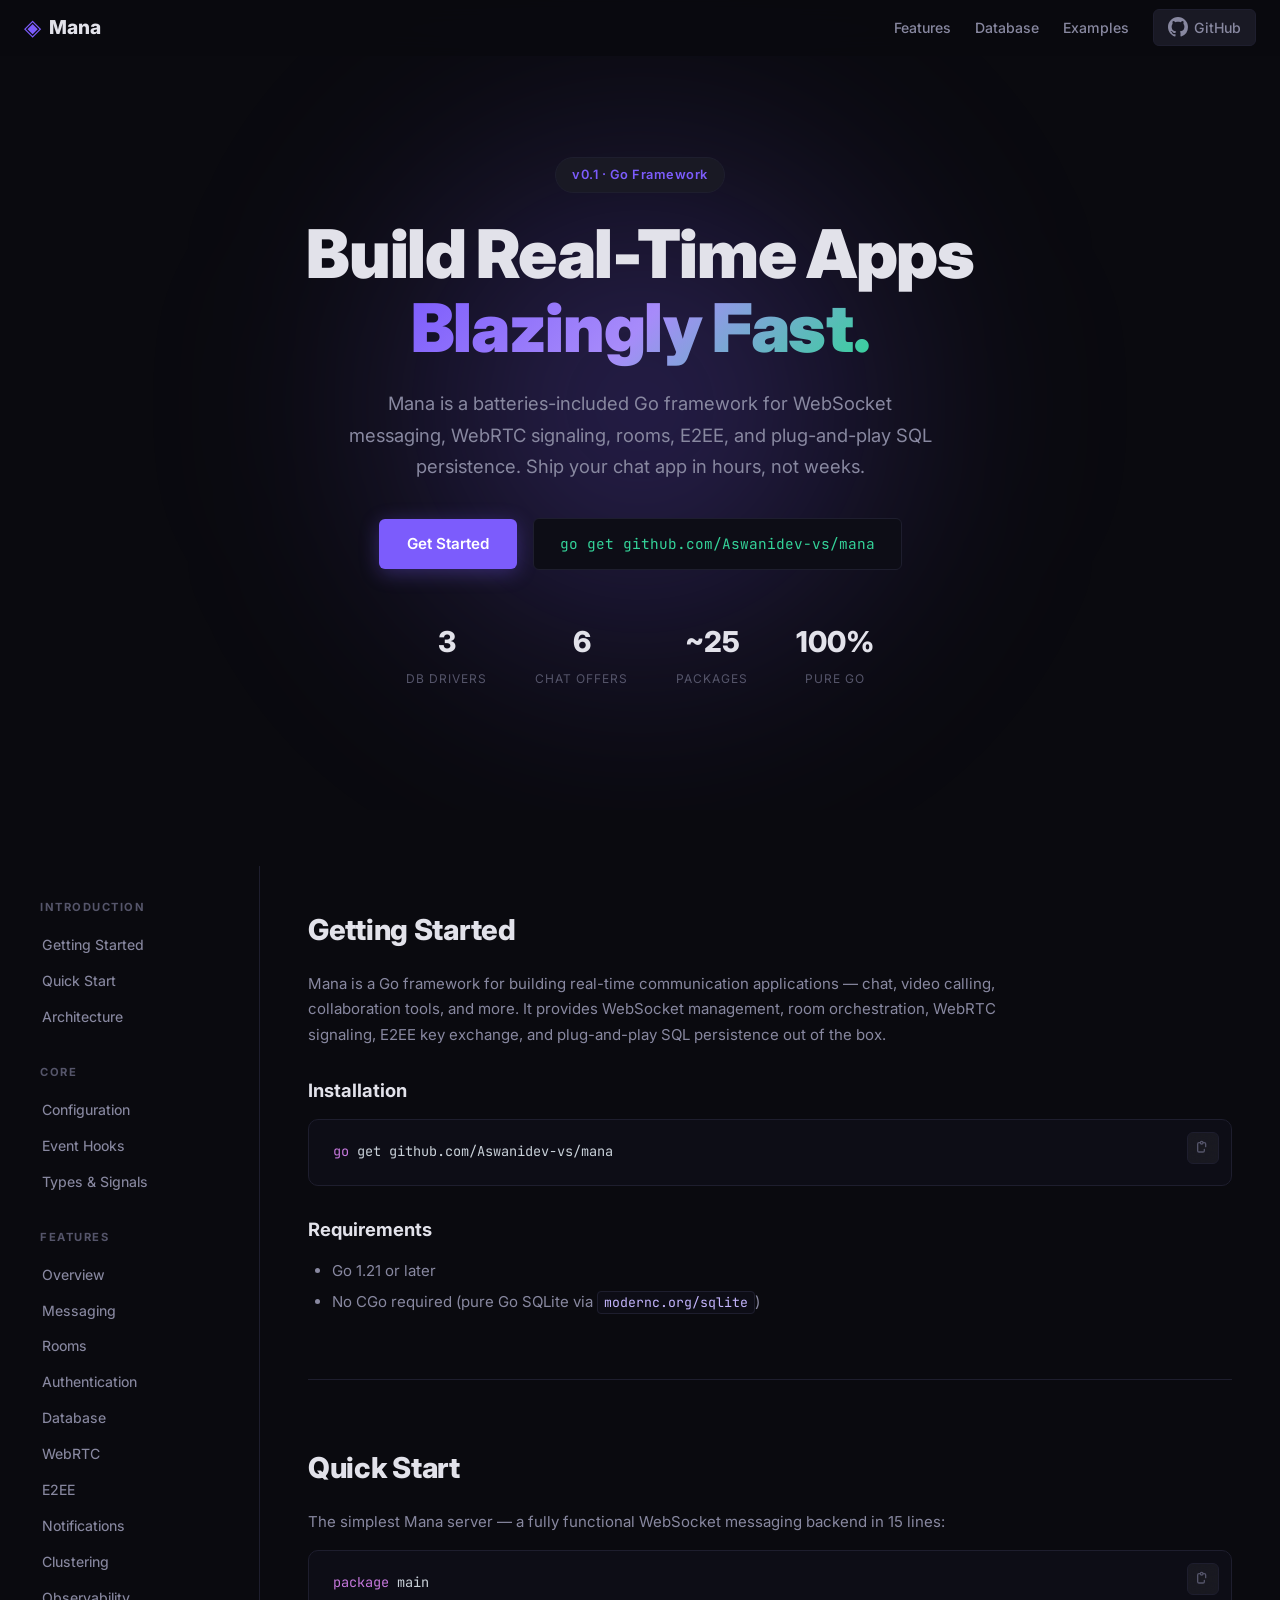
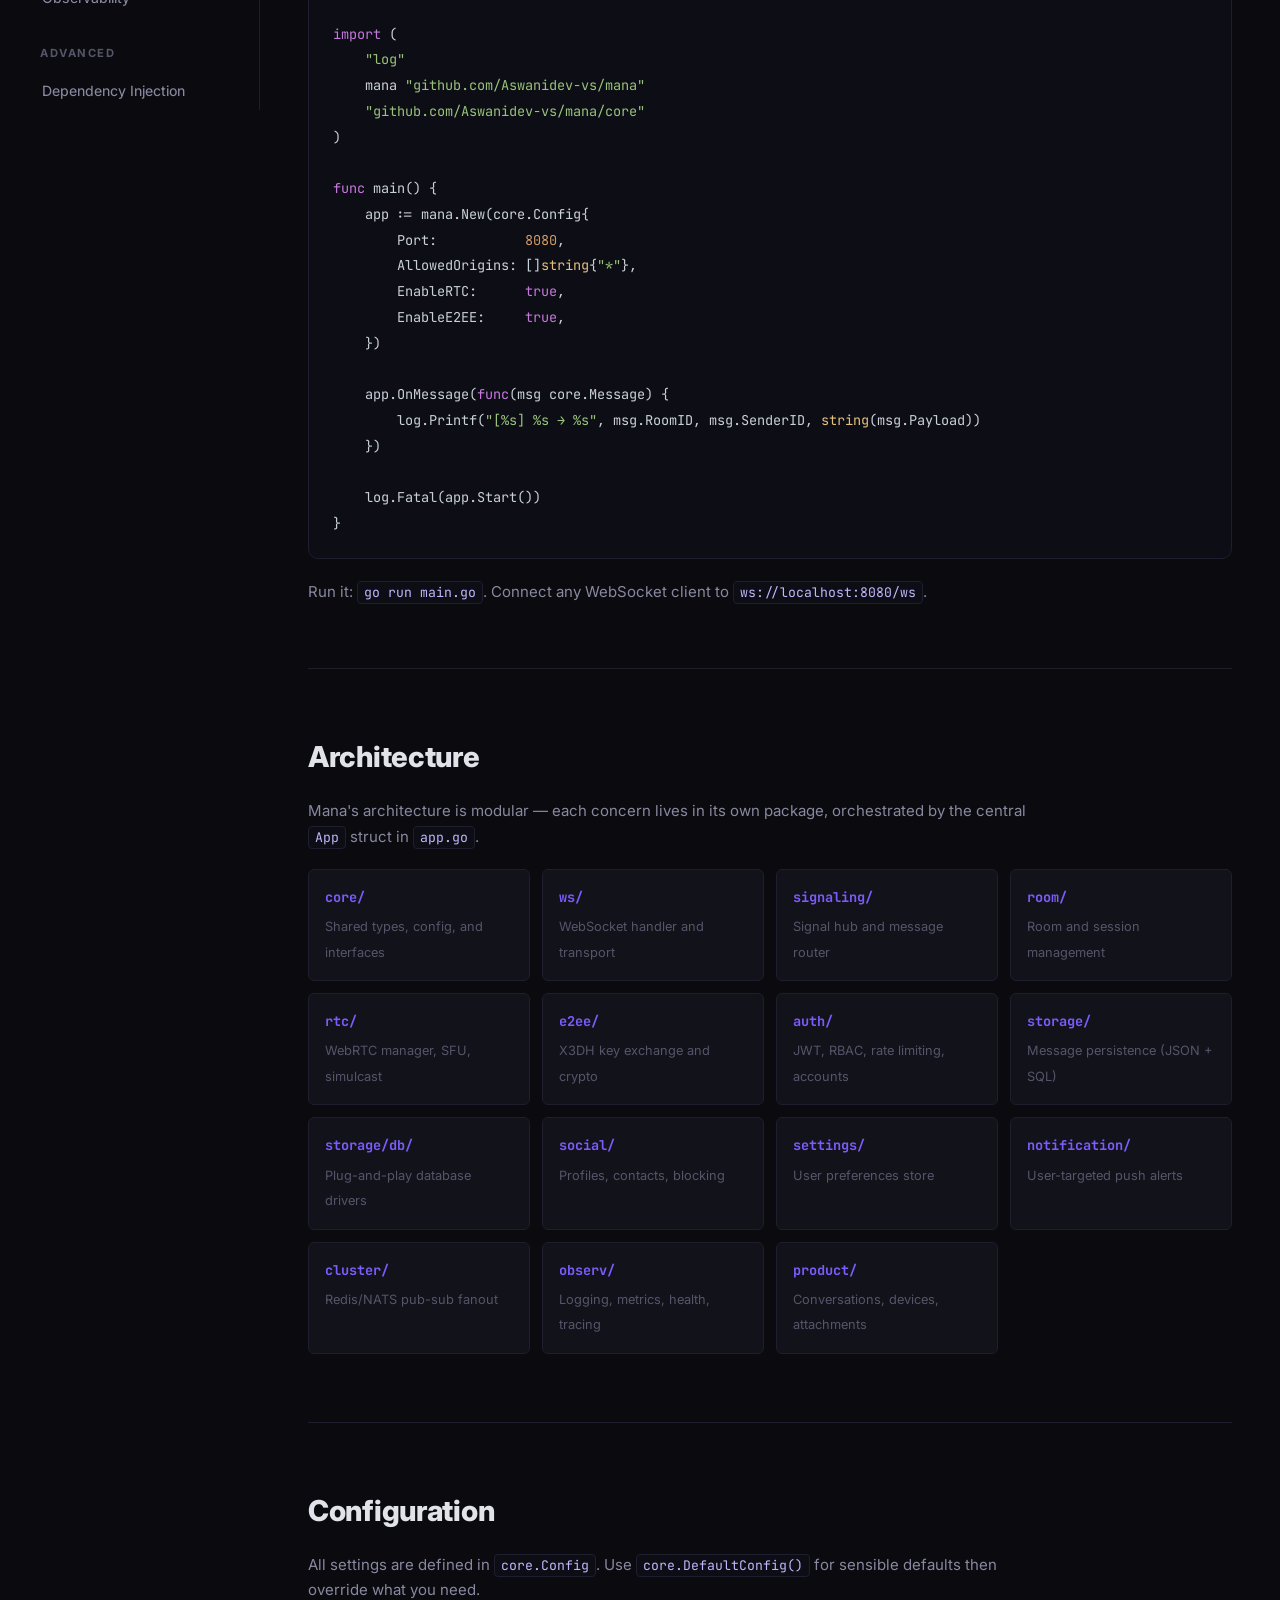
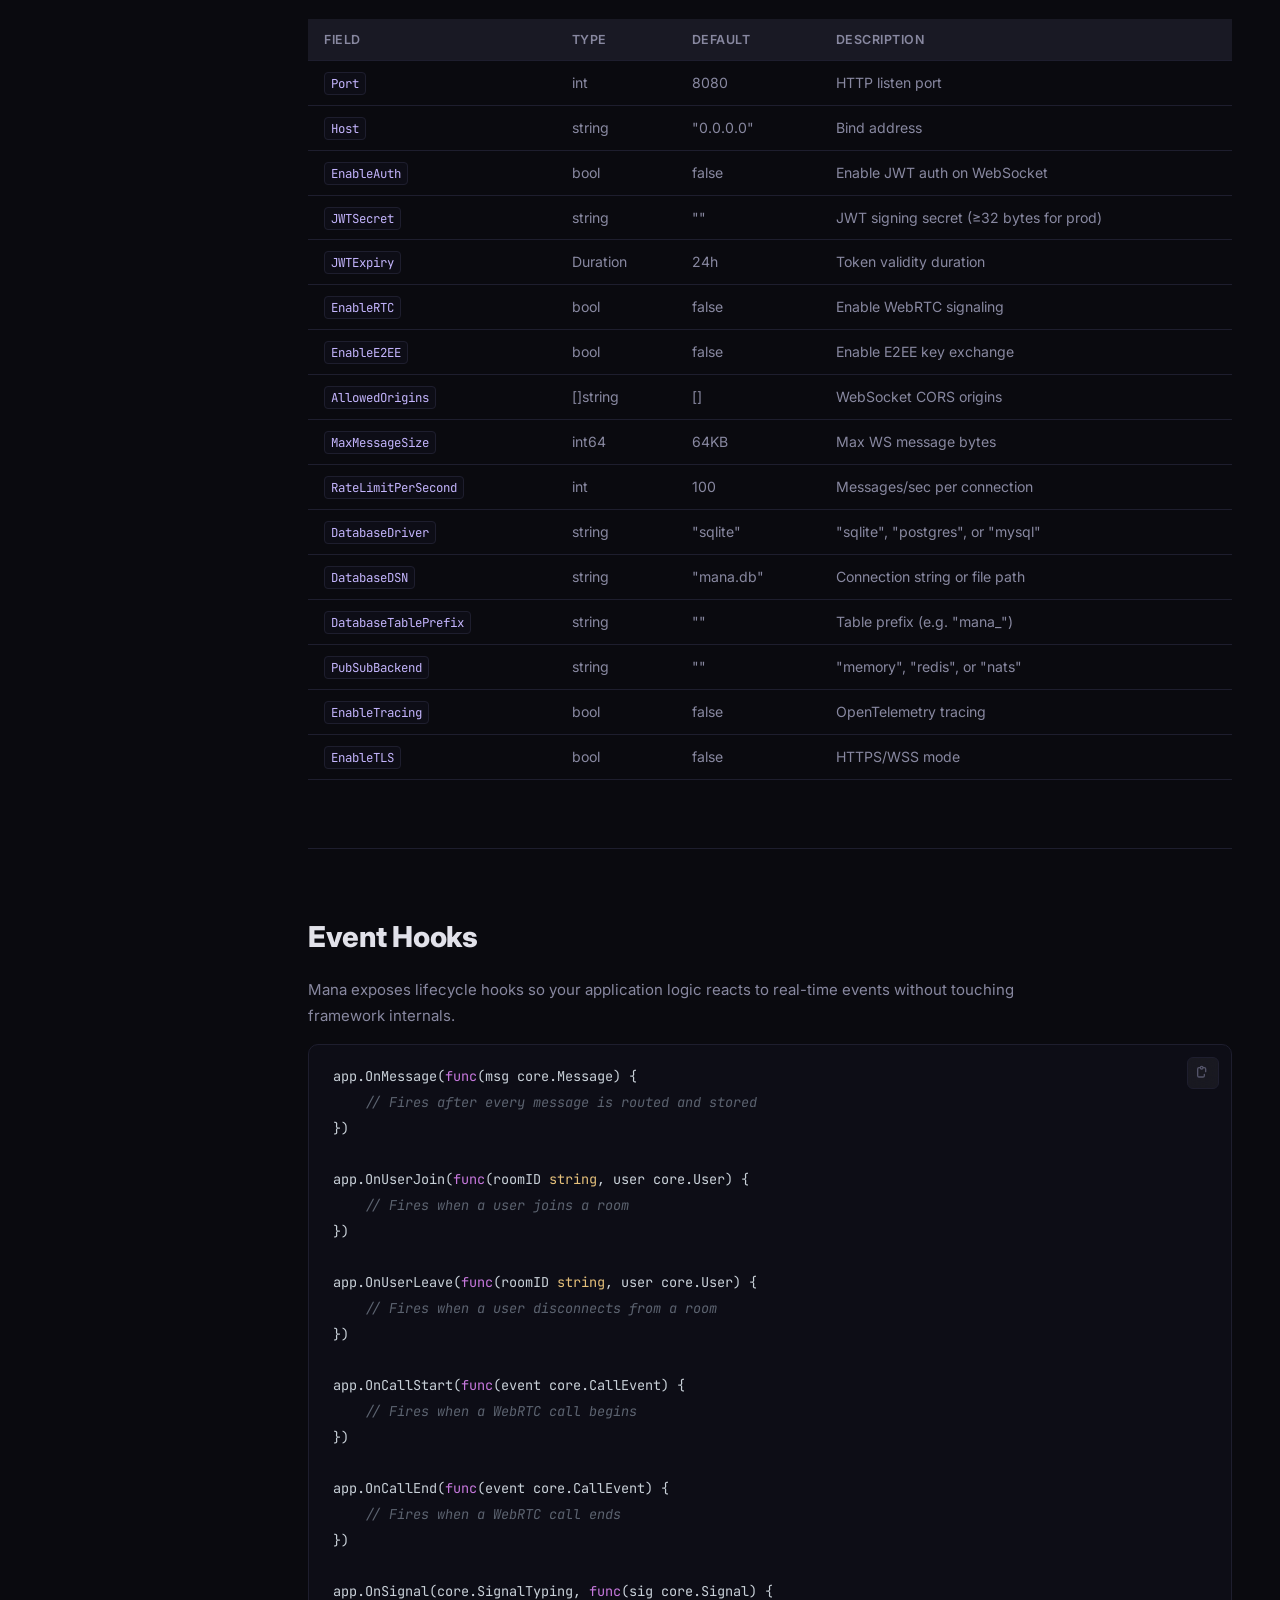
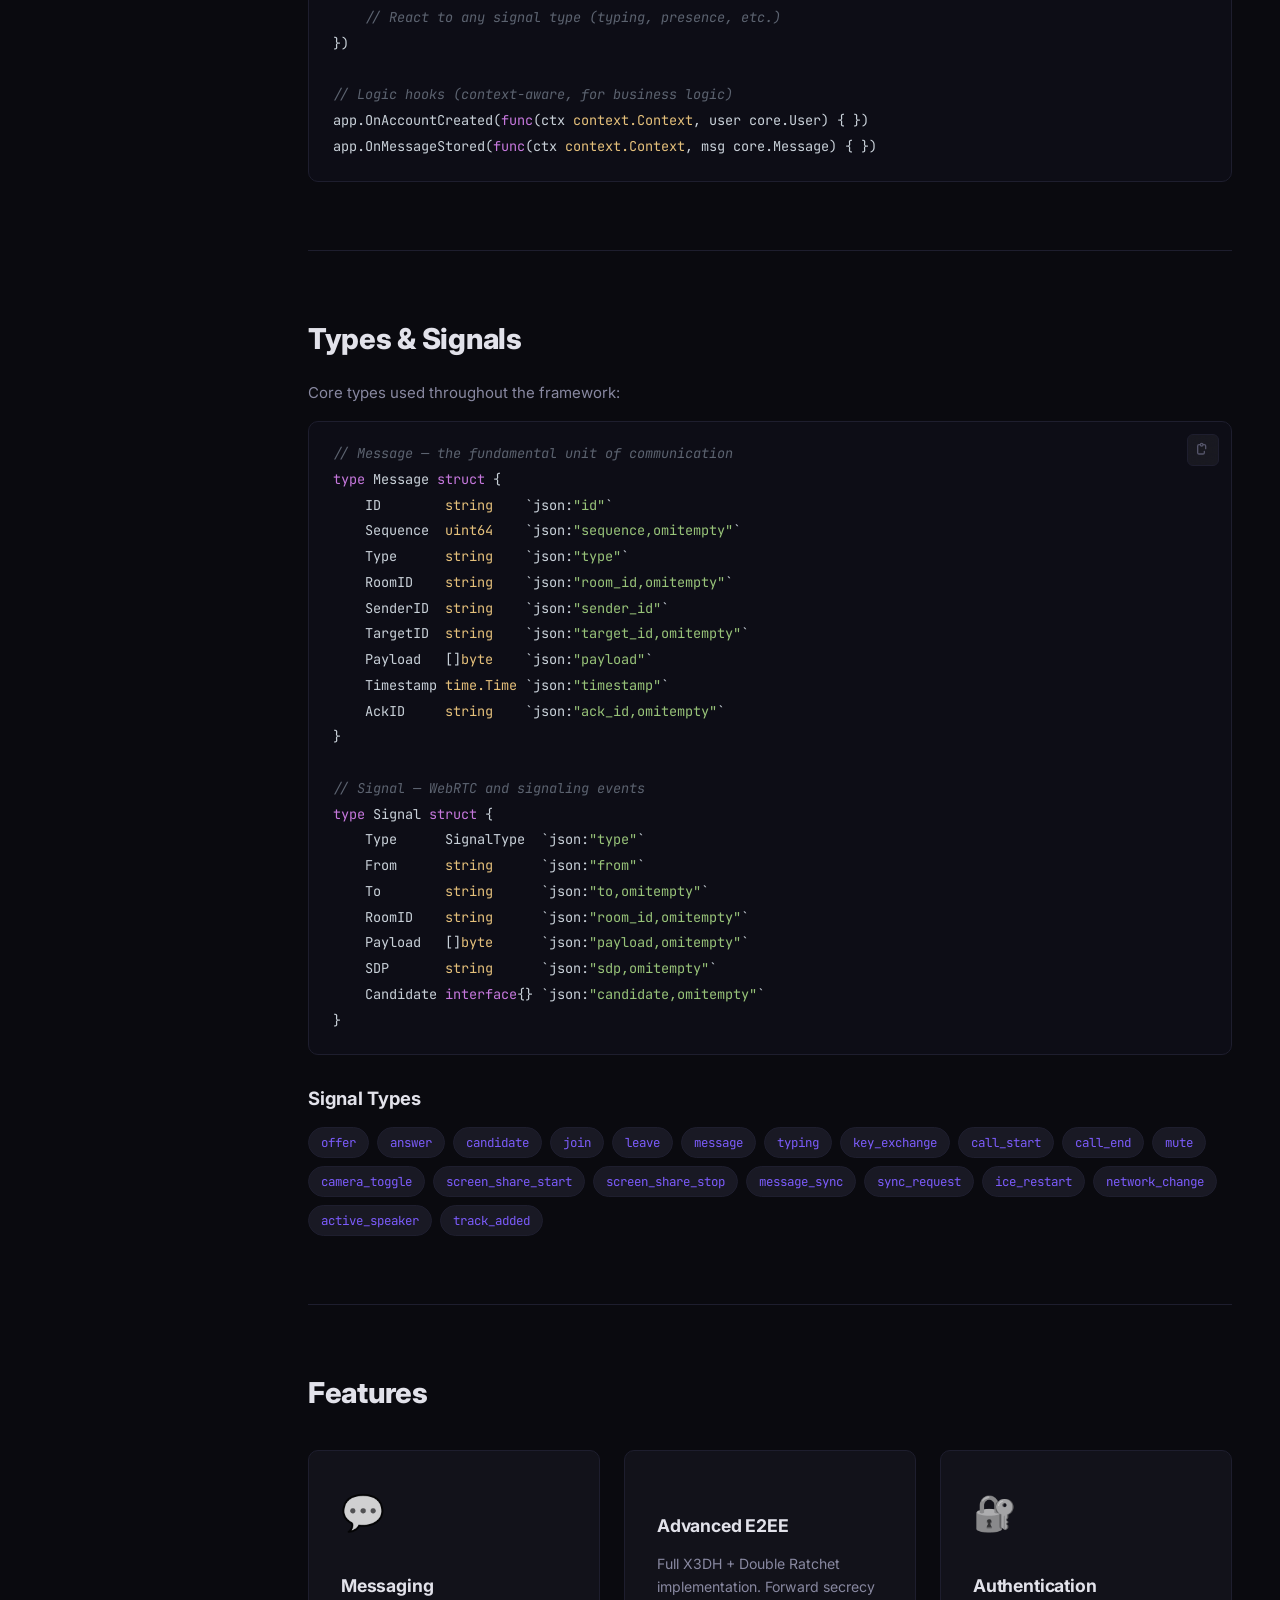
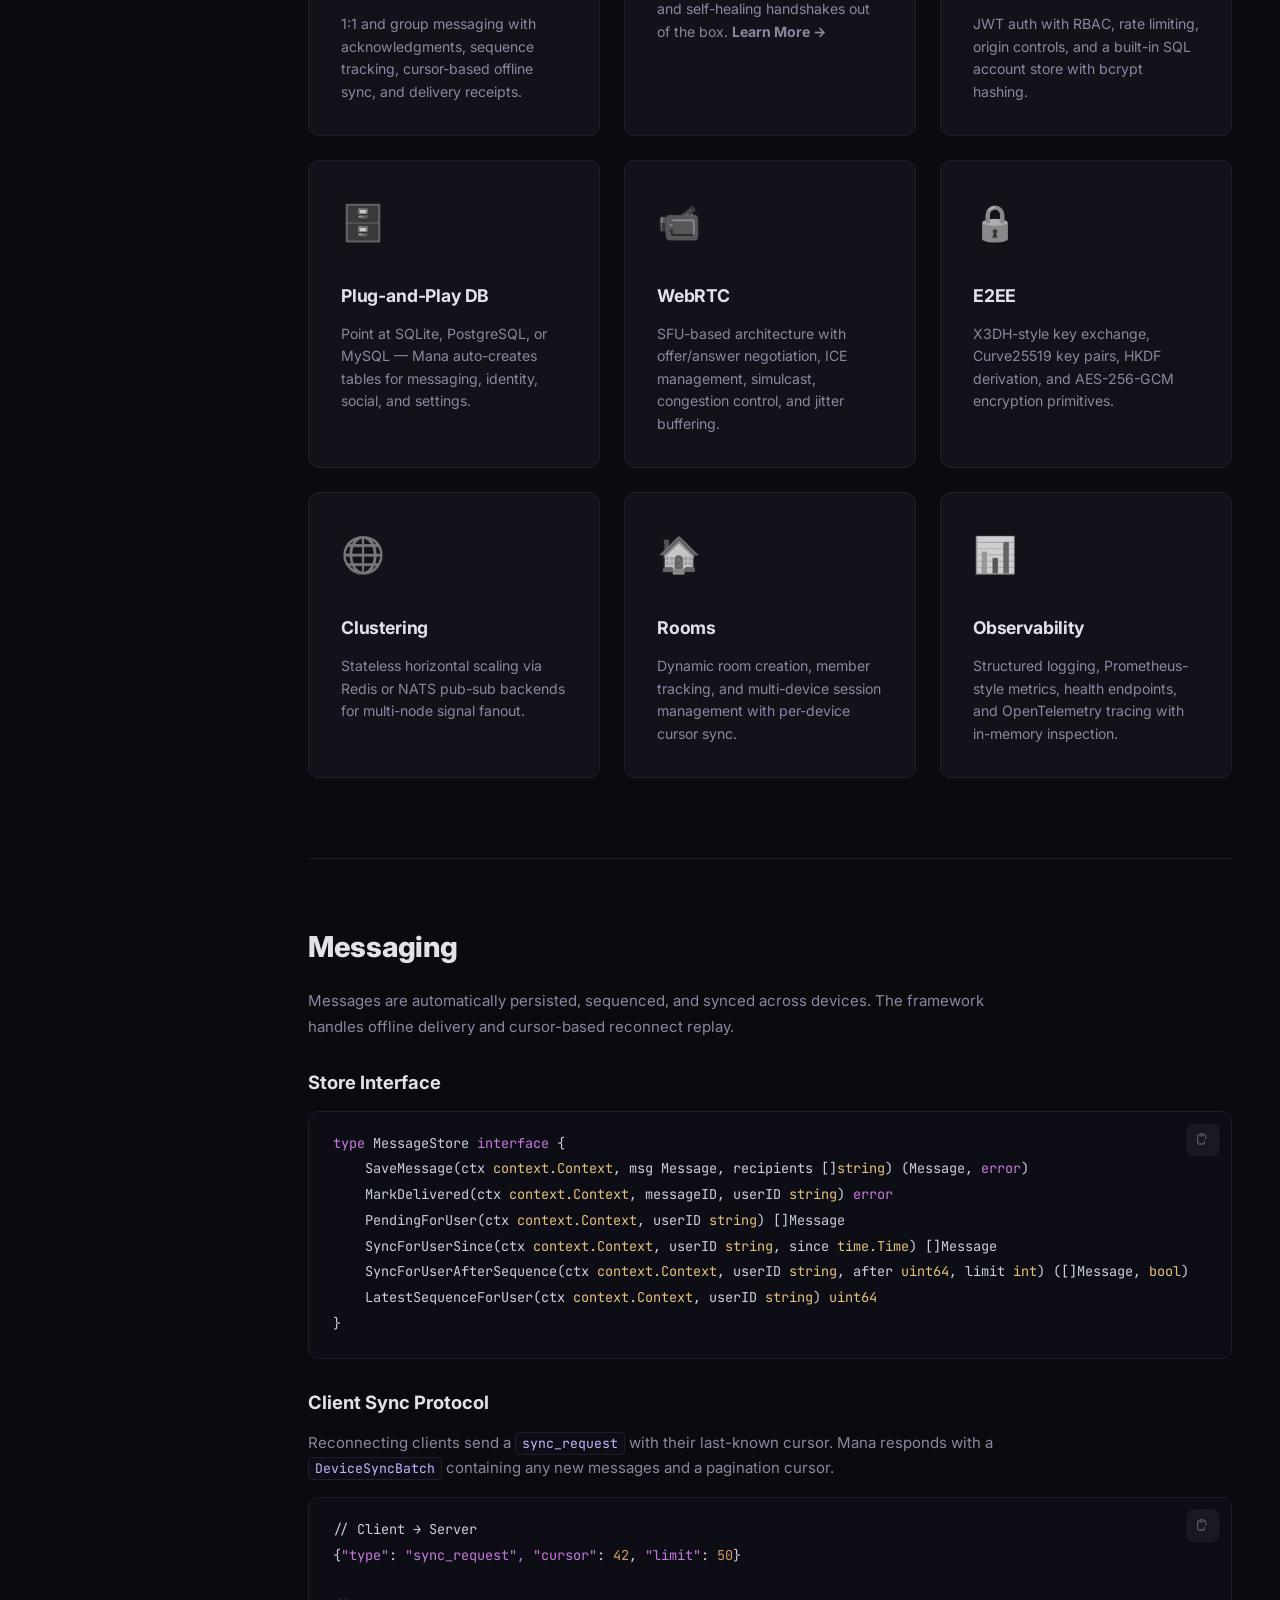
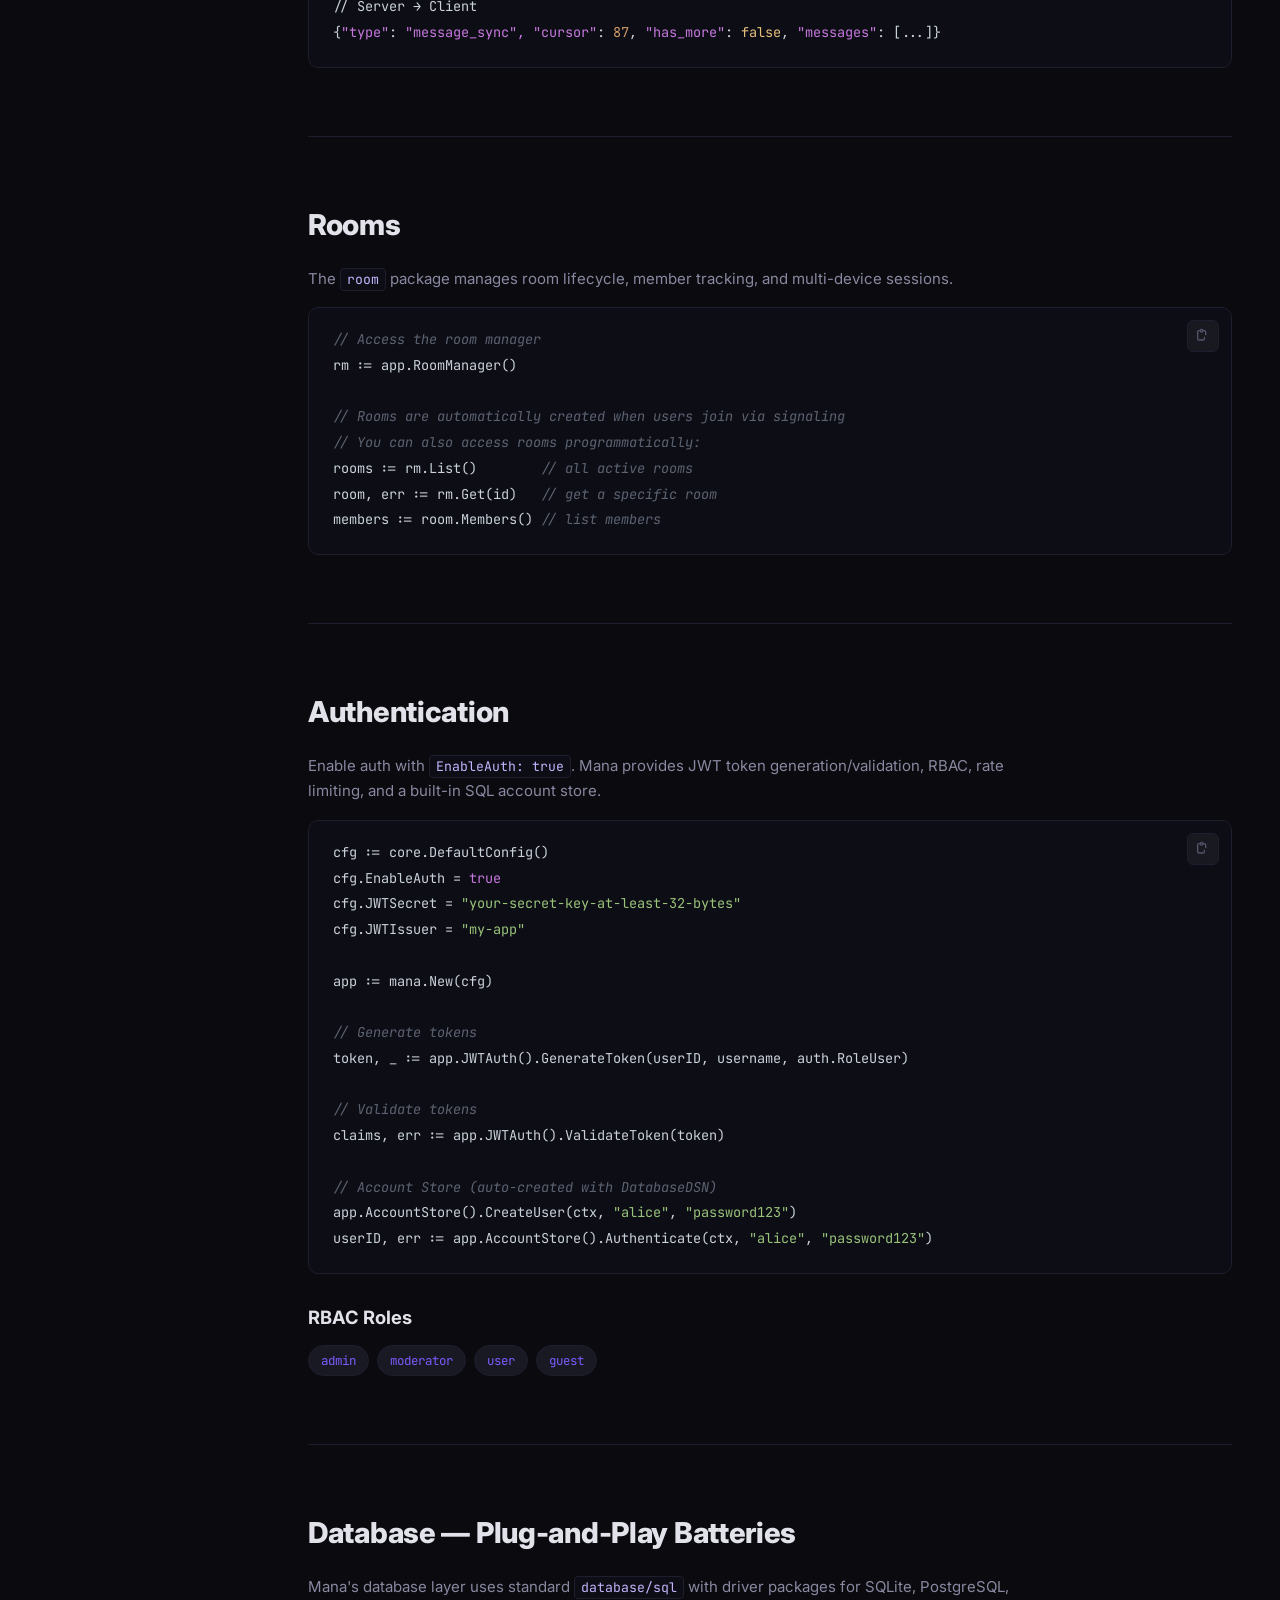
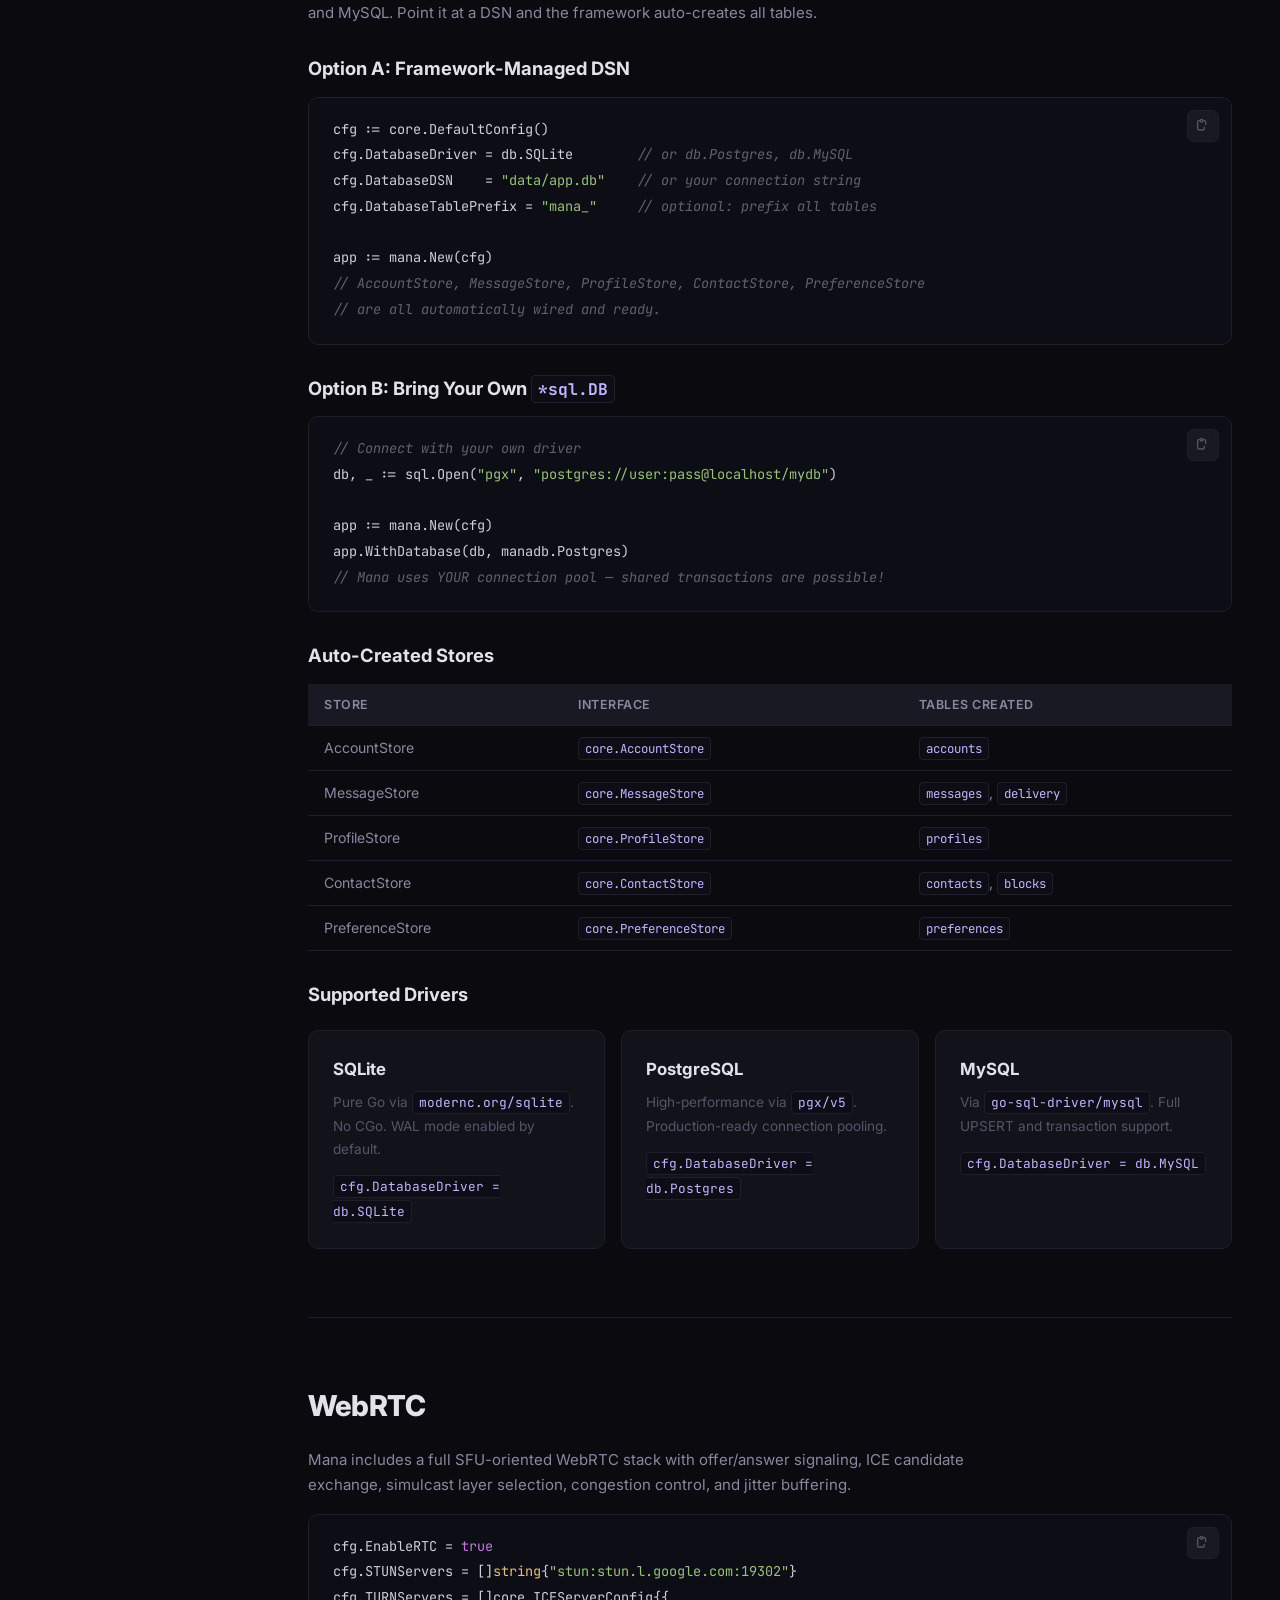
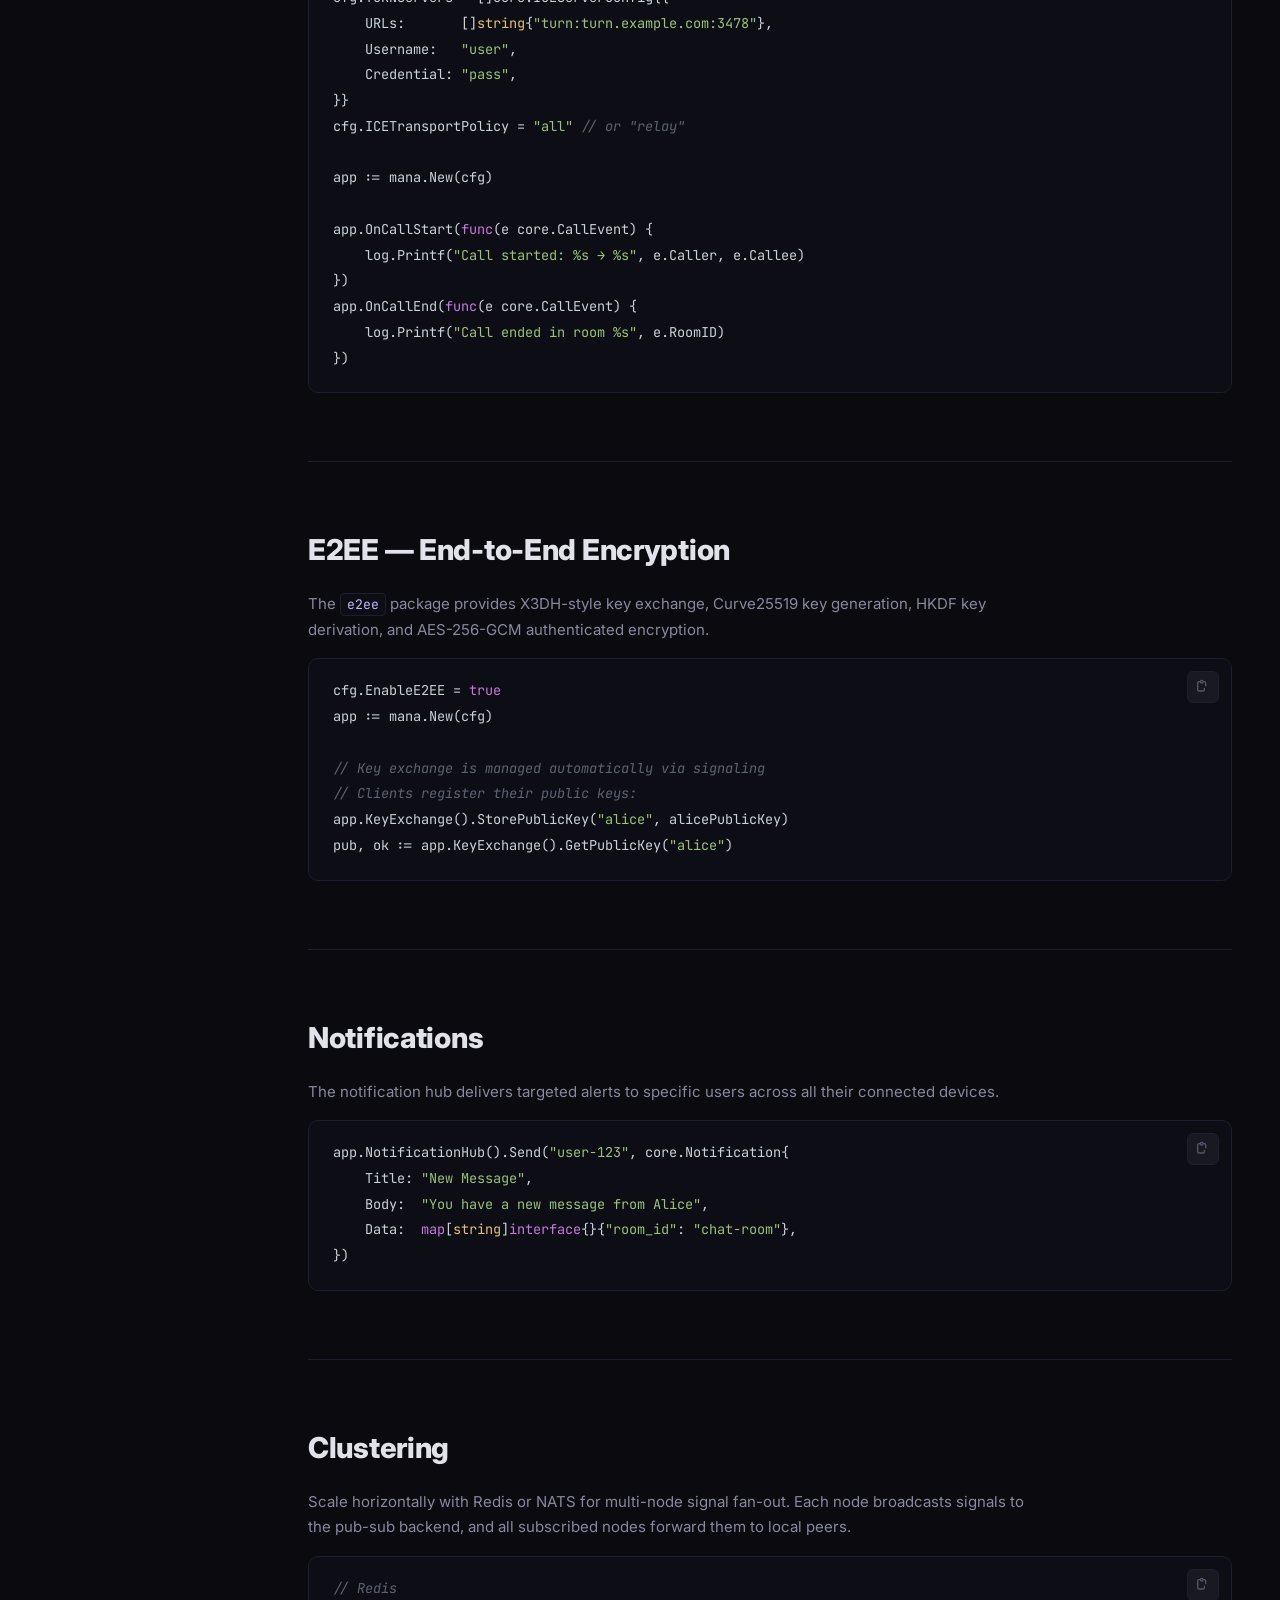
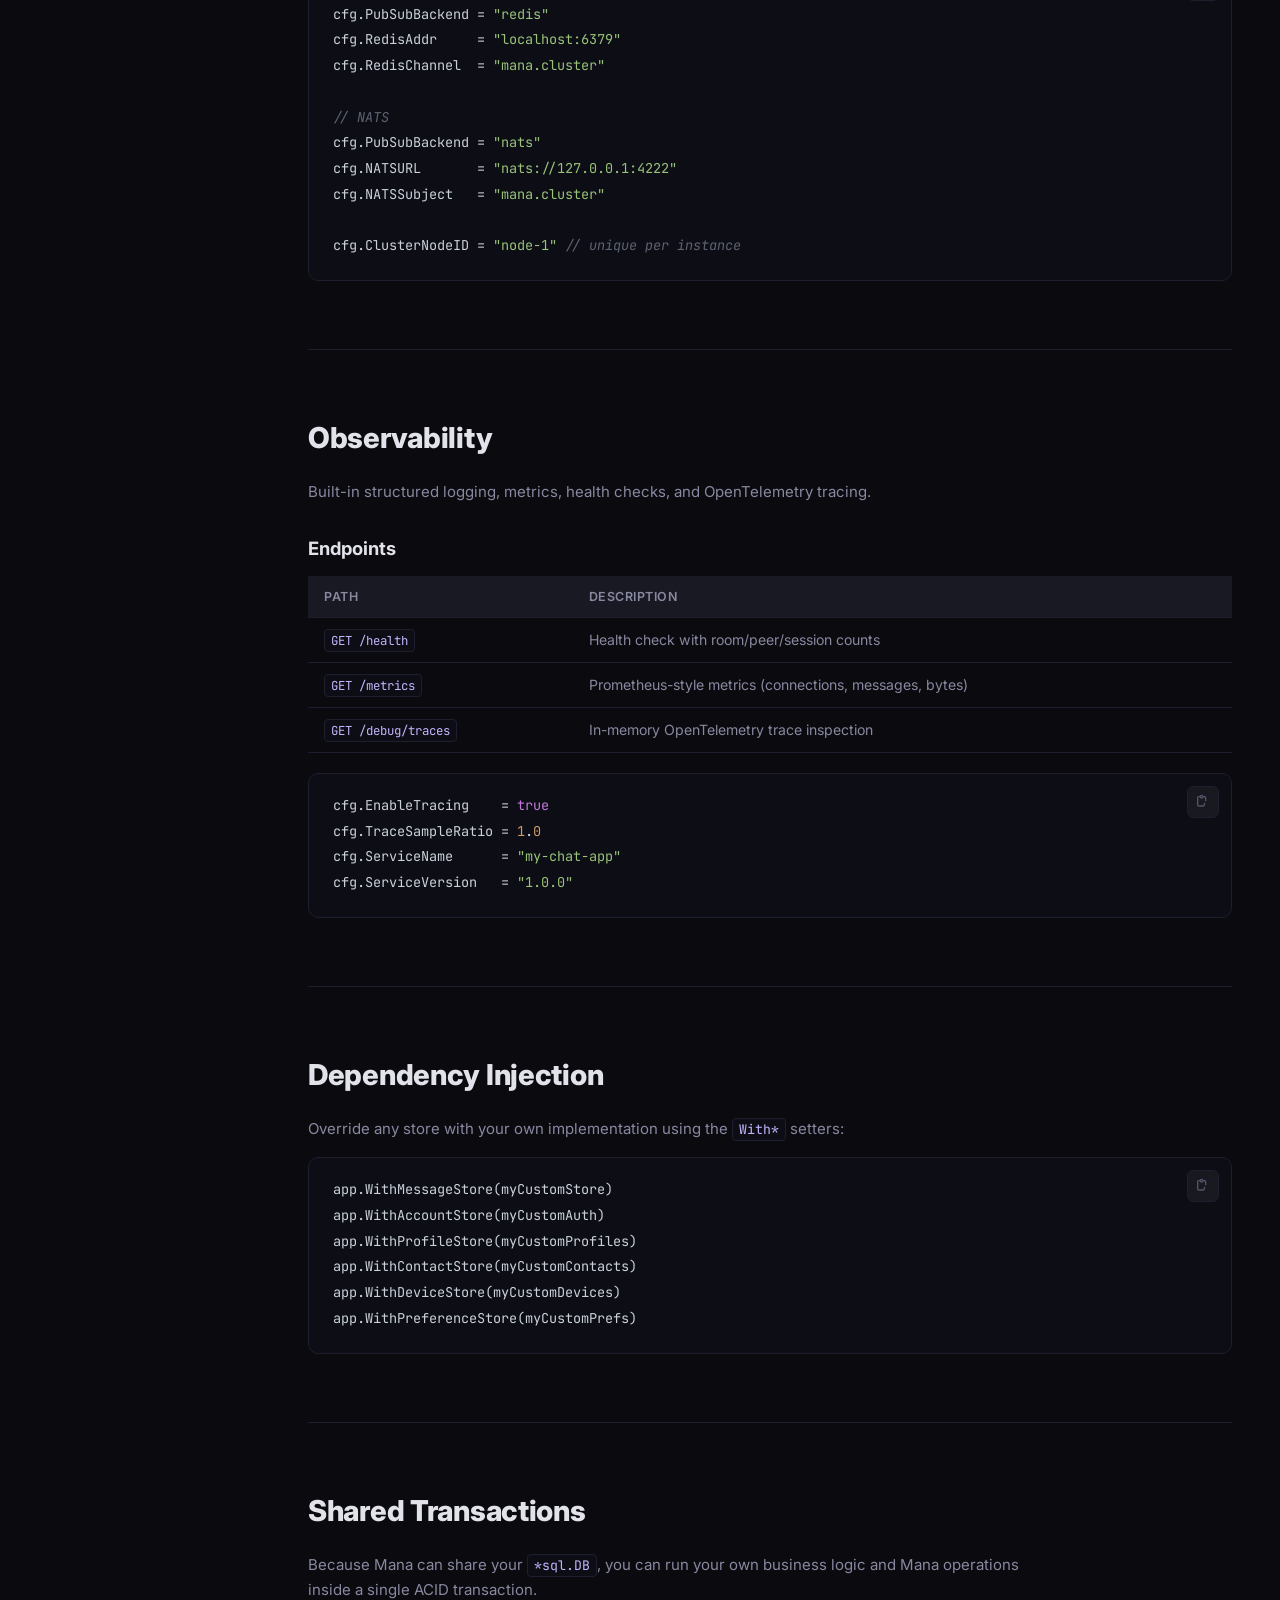
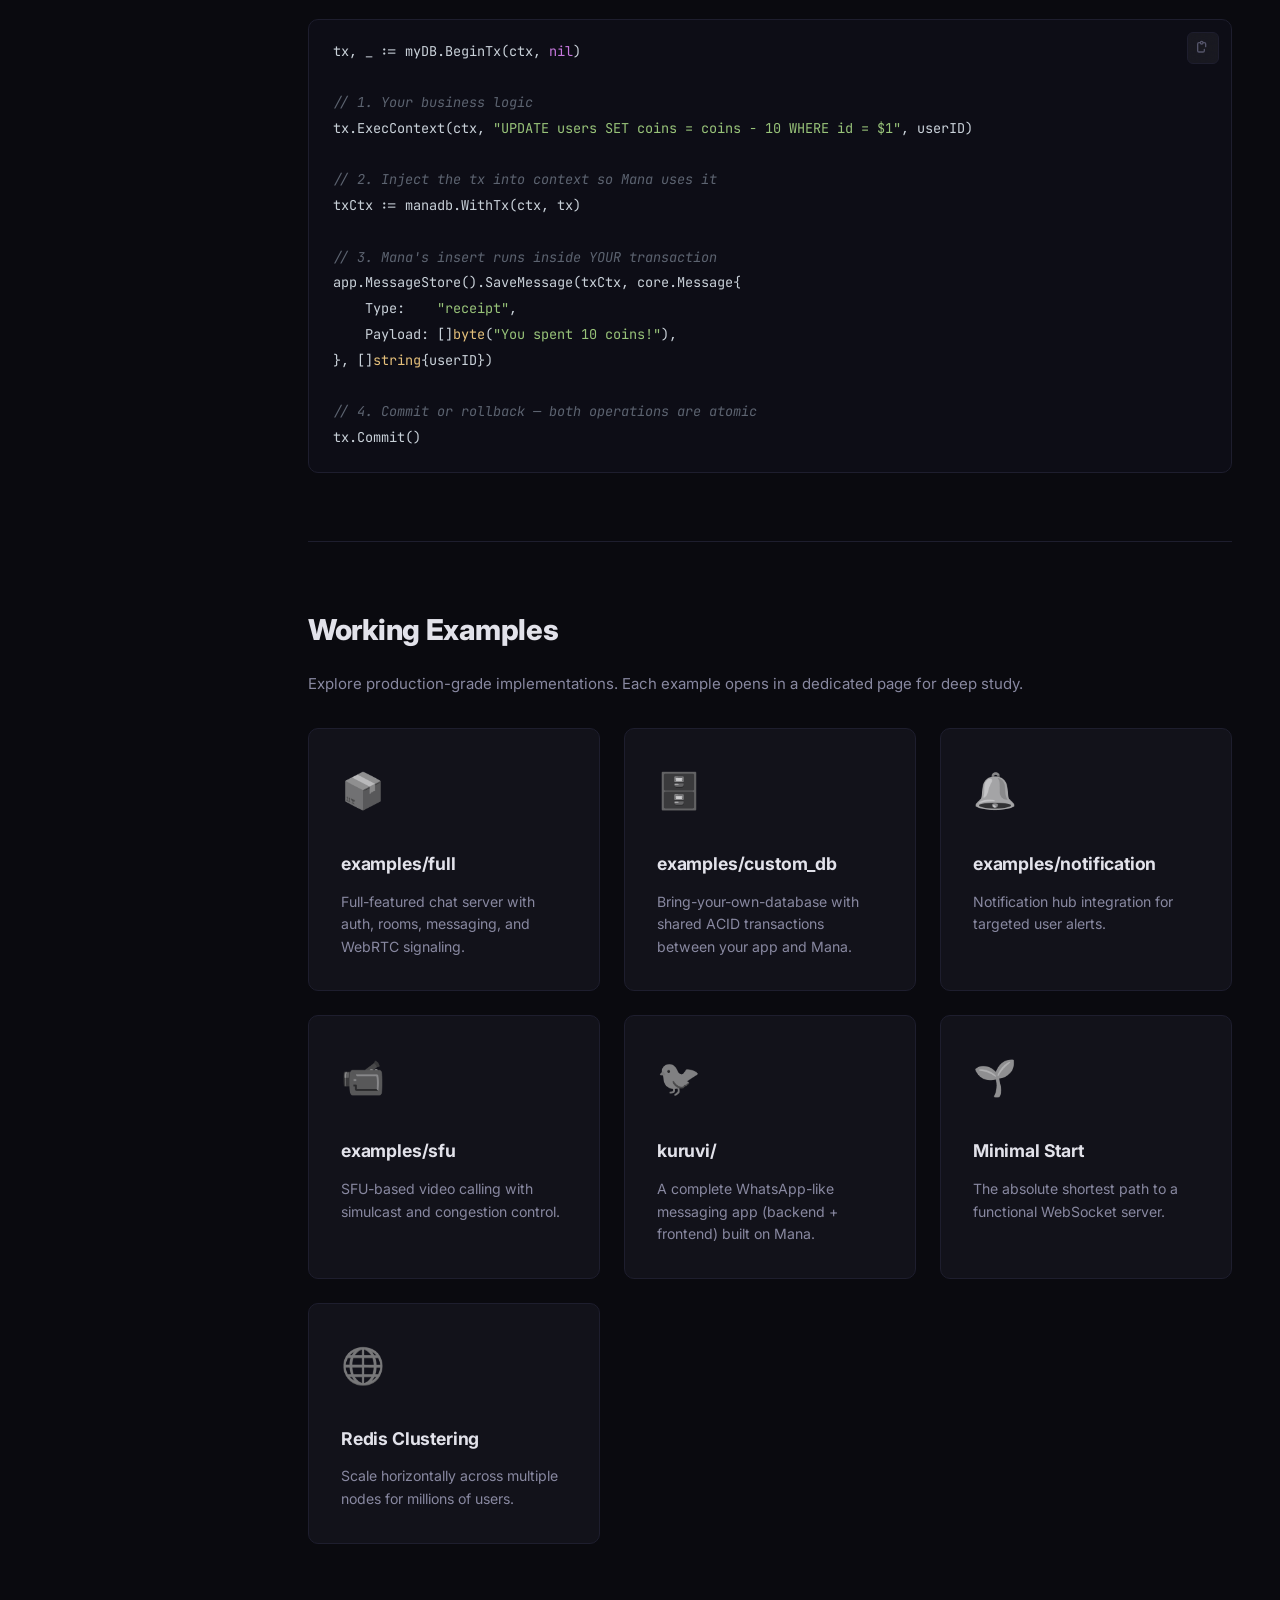
==== commit e55f5d57: "fix the docmentation page and others" ====
--- a/index.html
+++ b/index.html
@@ -15,7 +15,6 @@
   <div class="topnav-inner">
     <a href="#hero" class="topnav-brand"><span class="brand-icon">◈</span> Mana</a>
     <div class="topnav-links">
-      <a href="#getting-started">Get Started</a>
       <a href="#features">Features</a>
       <a href="#database">Database</a>
       <a href="#examples">Examples</a>
@@ -263,6 +262,11 @@
           <h3>Messaging</h3>
           <p>1:1 and group messaging with acknowledgments, sequence tracking, cursor-based offline sync, and delivery receipts.</p>
         </div>
+                <a href="docs/advanced_e2ee.html" class="feature-card glass">
+                    <div class="feature-icon"><i data-lucide="shield-check"></i></div>
+                    <h3>Advanced E2EE</h3>
+                    <p>Full X3DH + Double Ratchet implementation. Forward secrecy and self-healing handshakes out of the box. <strong>Learn More →</strong></p>
+                </a>
         <div class="feature-card">
           <div class="feature-icon">🔐</div>
           <h3>Authentication</h3>
